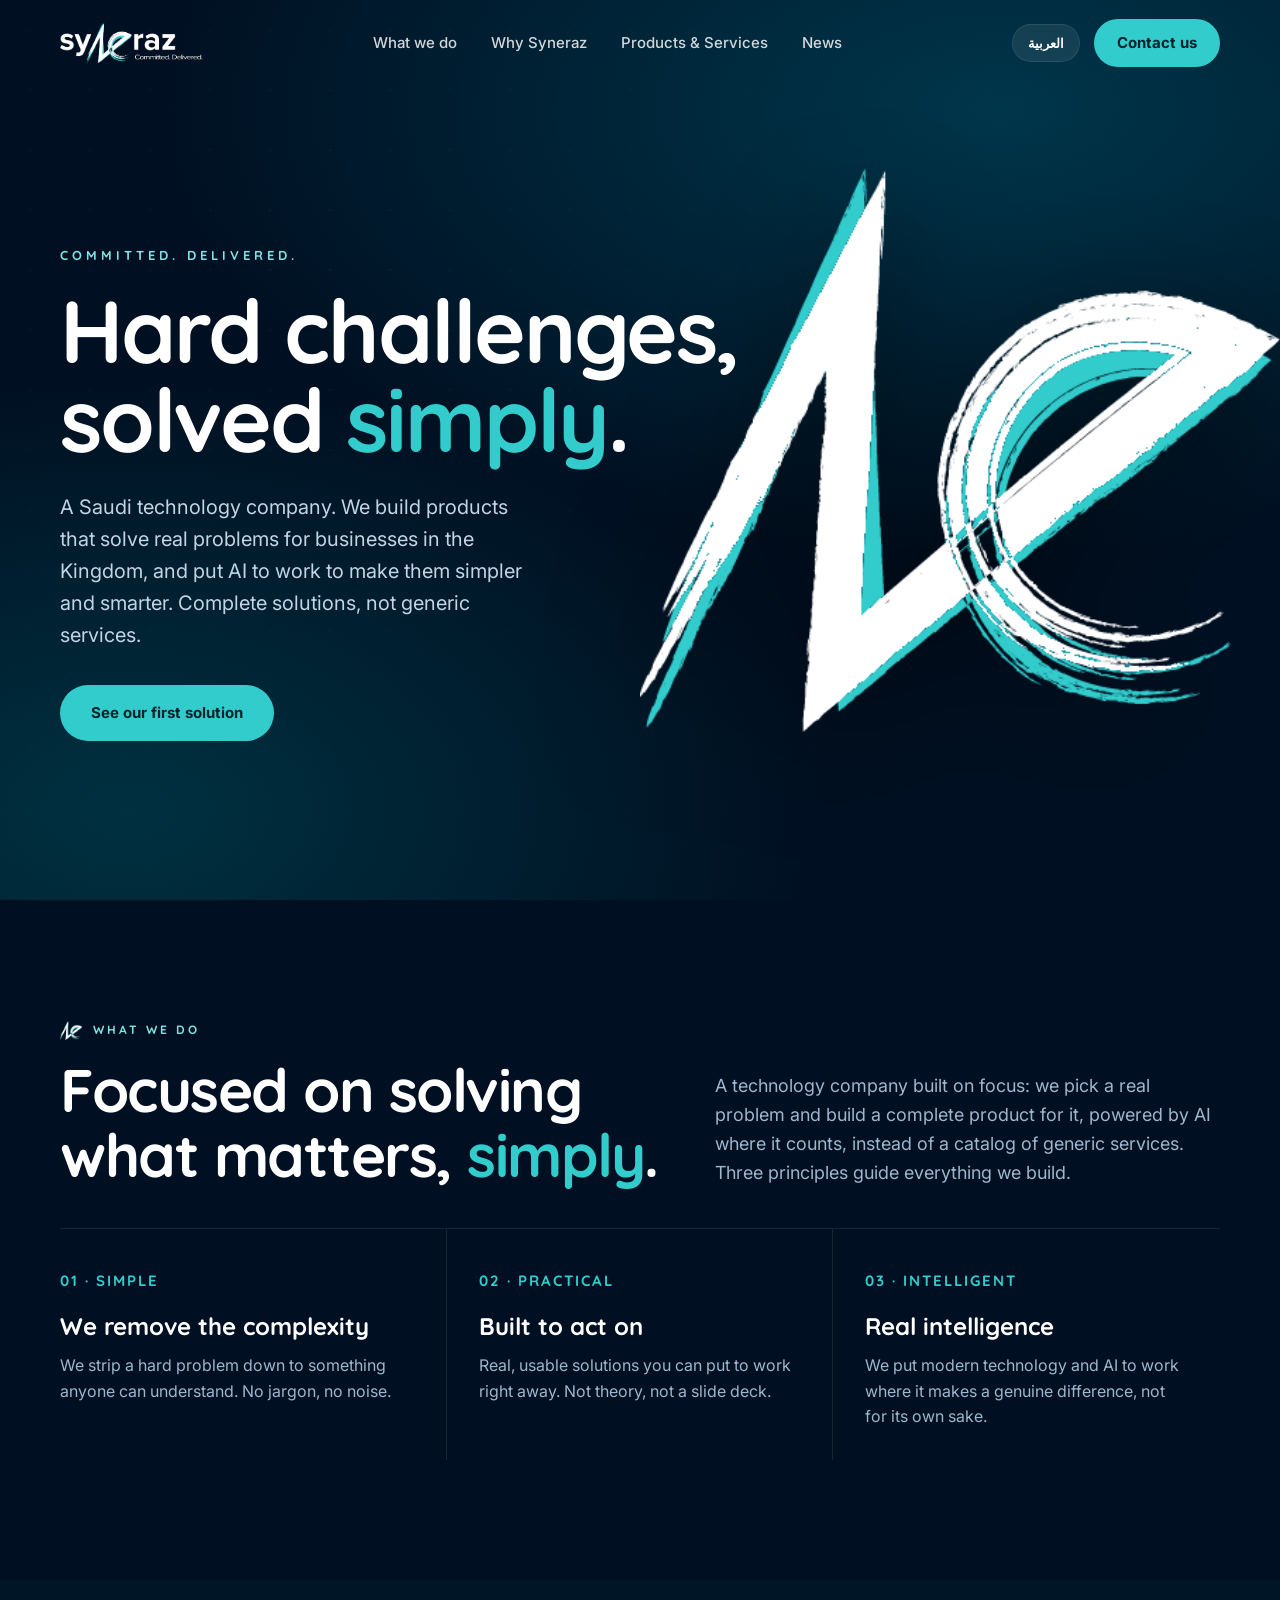
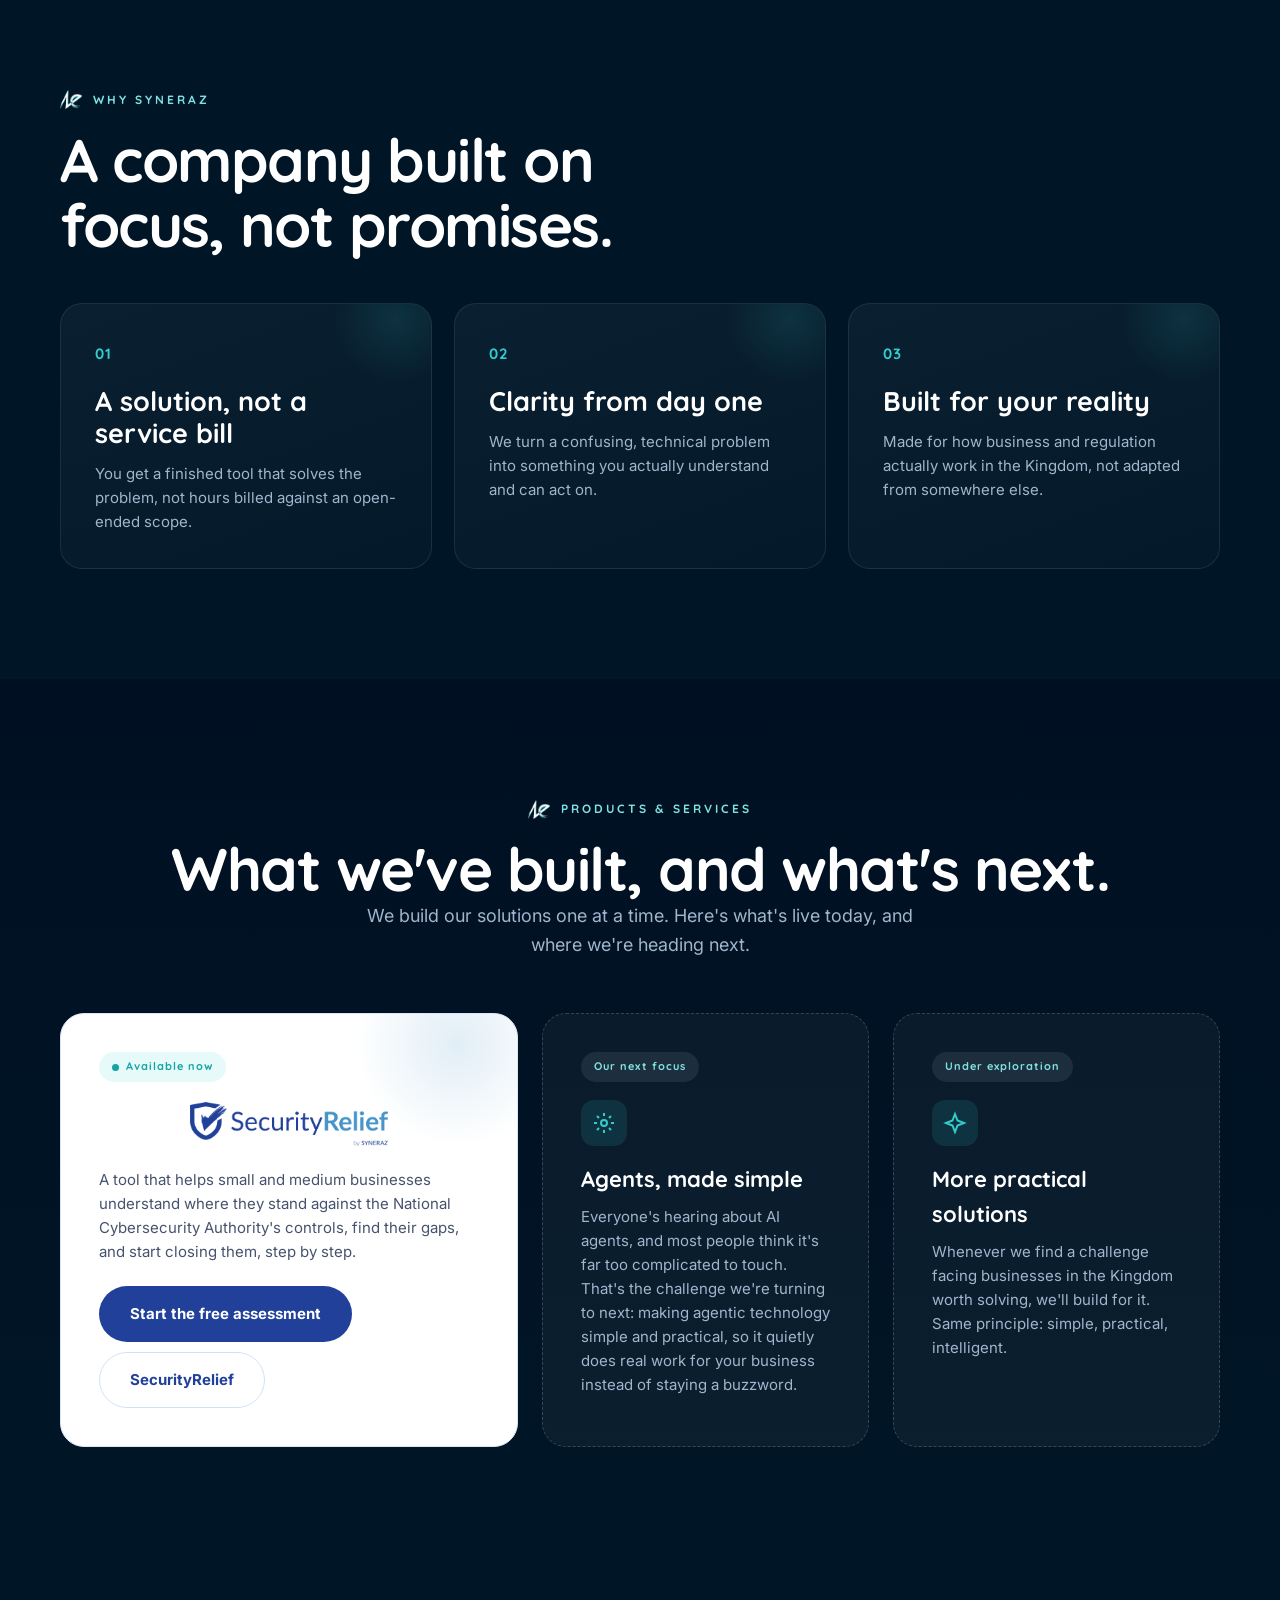
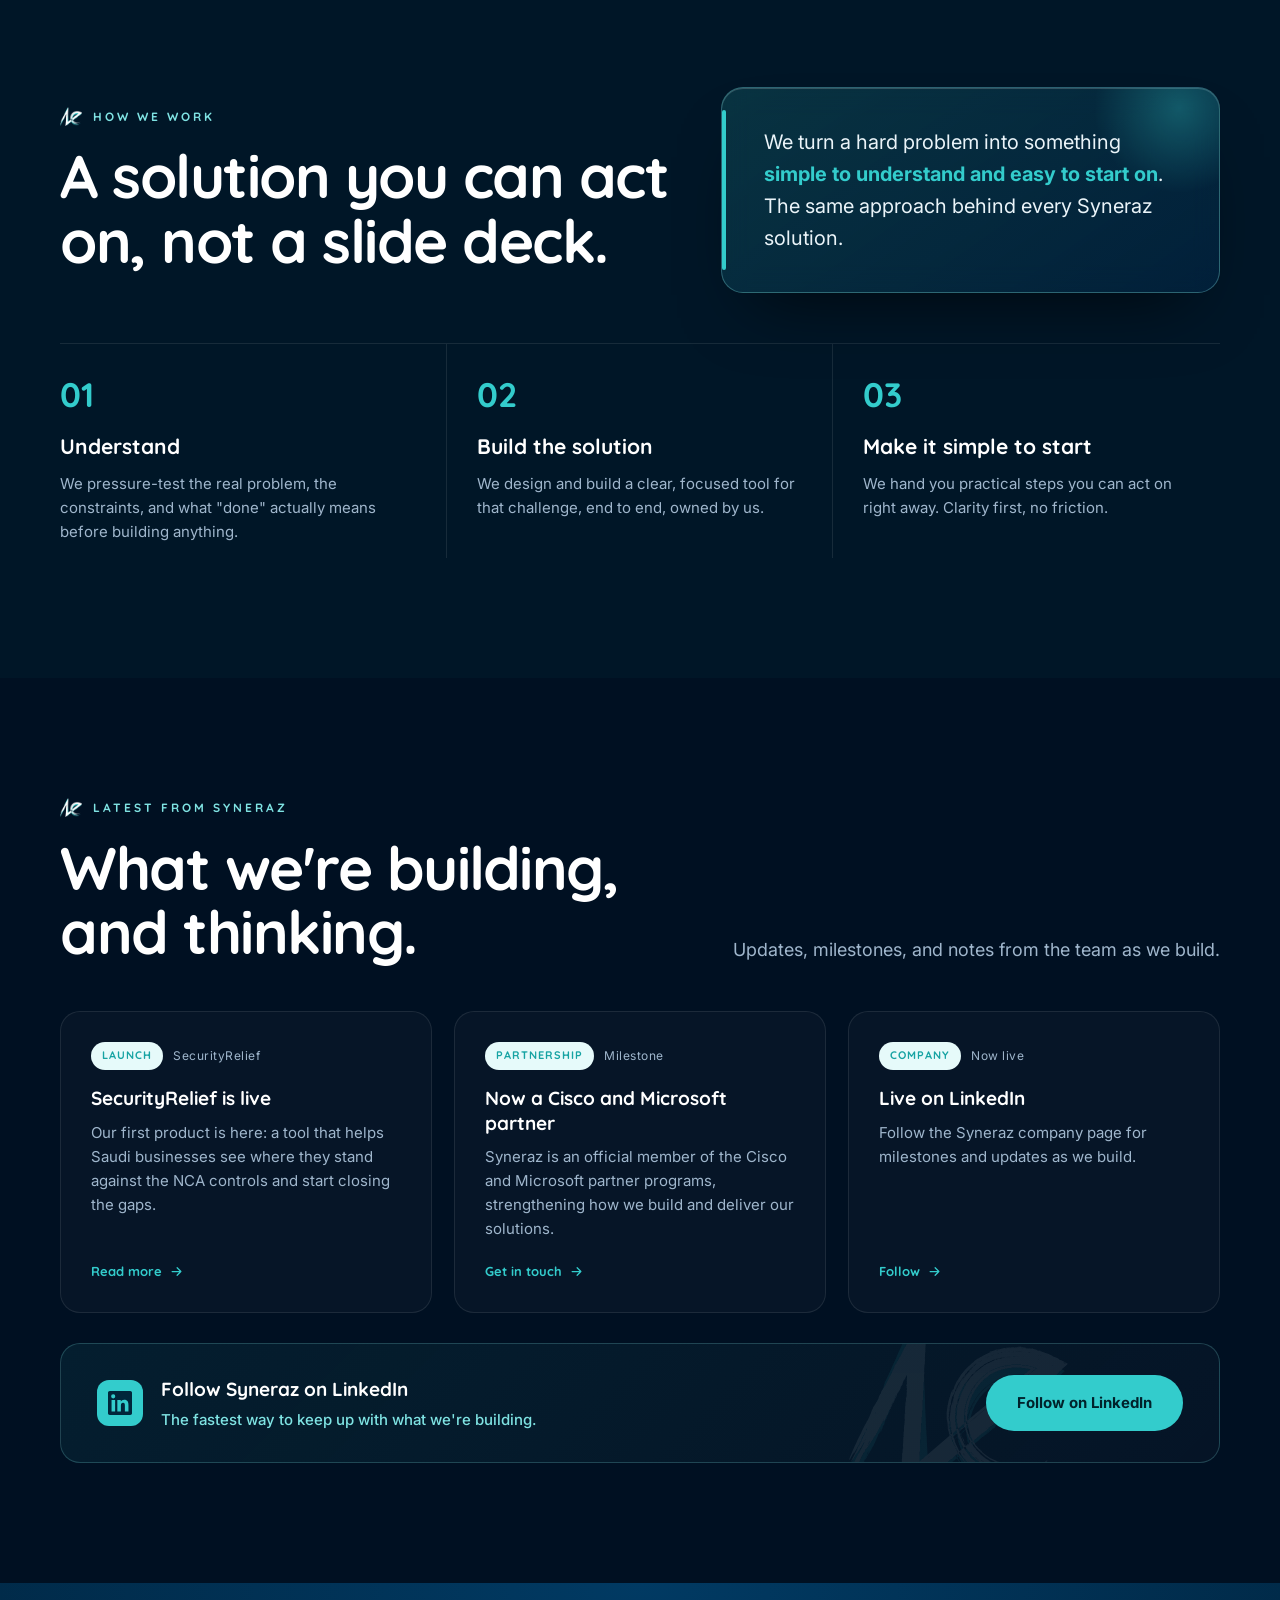
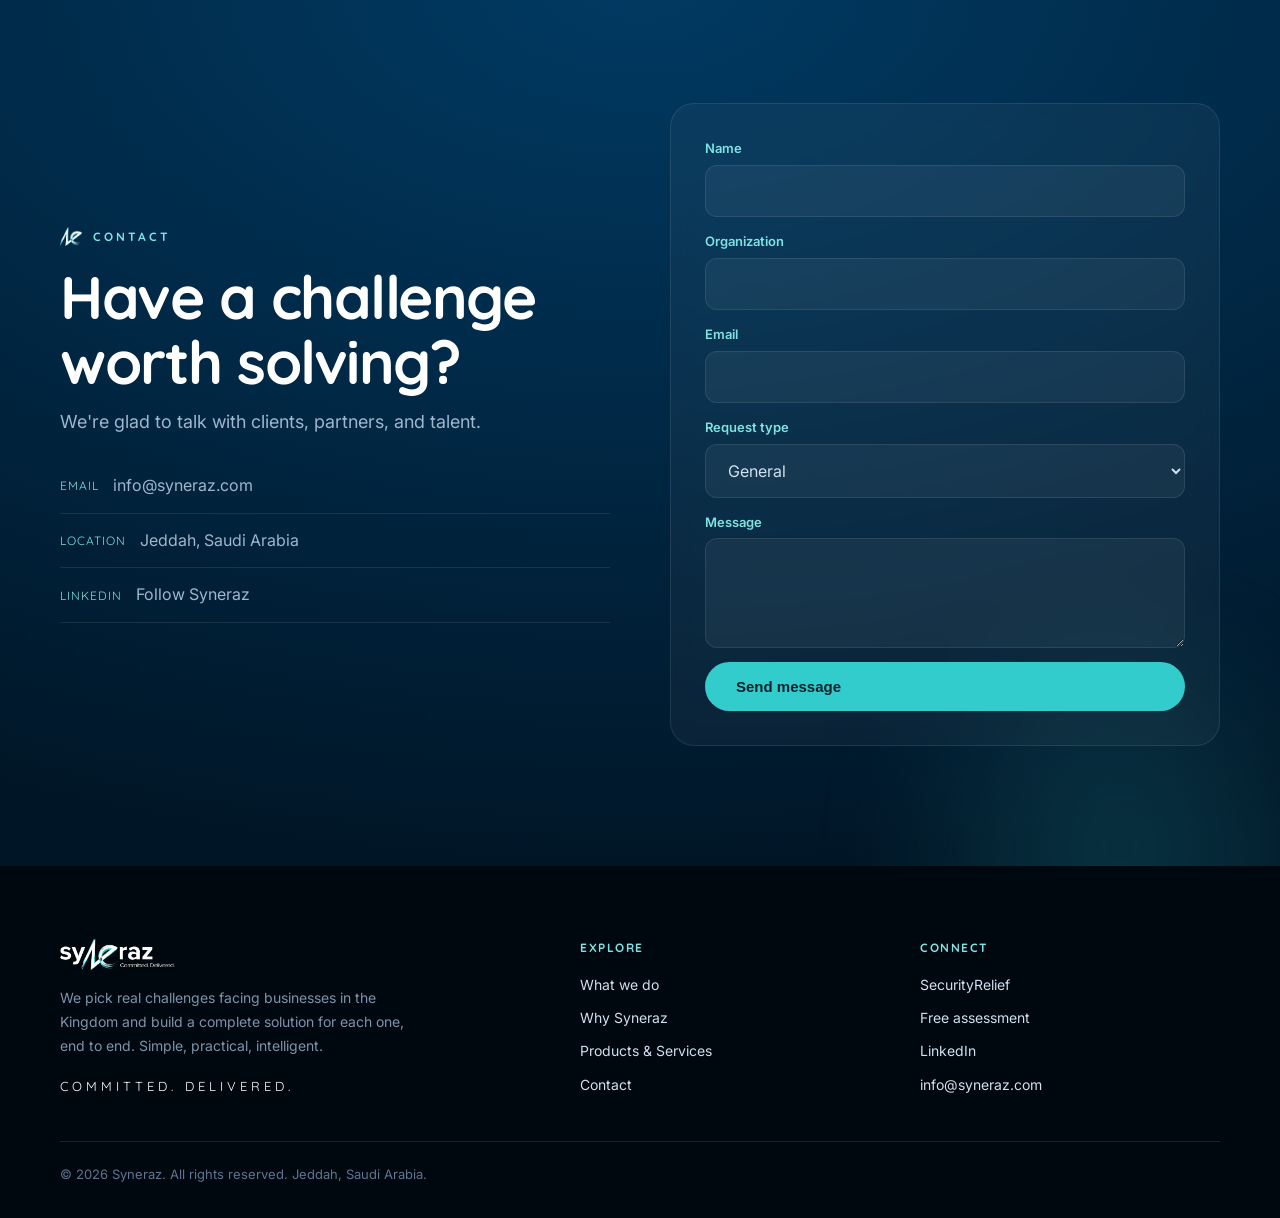
==== index.html @ f756353a "Syneraz corporate site: EN default + AR /ar/" ====
<!doctype html>
<html lang="en" dir="ltr">
<head>
<meta charset="utf-8">
<meta name="viewport" content="width=device-width, initial-scale=1">
<title>Syneraz — AI-powered technology solutions for the challenges businesses in the Kingdom face</title>
<meta name="description" content="Syneraz is a Saudi technology company. We build complete products, powered by AI, that solve real problems for businesses in the Kingdom, from cybersecurity compliance to AI agents. Our first product is SecurityRelief.">
<link rel="canonical" href="https://syneraz.com/">
<link rel="alternate" hreflang="en" href="https://syneraz.com/">
<link rel="alternate" hreflang="ar" href="https://syneraz.com/ar/">
<link rel="alternate" hreflang="x-default" href="https://syneraz.com/">
<meta property="og:type" content="website">
<meta property="og:site_name" content="Syneraz">
<meta property="og:locale" content="en_US">
<meta property="og:locale:alternate" content="ar_SA">
<meta property="og:title" content="Syneraz — Committed. Delivered.">
<meta property="og:description" content="A Saudi technology company building AI-powered products that solve real problems, end to end.">
<meta property="og:url" content="https://syneraz.com/">
<meta property="og:image" content="https://syneraz.com/assets/img/og-image.png">
<meta name="twitter:card" content="summary_large_image">
<meta name="twitter:title" content="Syneraz — Committed. Delivered.">
<meta name="twitter:description" content="A Saudi technology company building AI-powered products that solve real problems, end to end.">
<meta name="twitter:image" content="https://syneraz.com/assets/img/og-image.png">
<meta name="theme-color" content="#001022">
<link rel="icon" href="assets/img/favicon.ico" sizes="any">
<link rel="icon" type="image/png" sizes="32x32" href="assets/img/favicon-32.png">
<link rel="apple-touch-icon" href="assets/img/apple-touch-icon.png">
<link rel="preconnect" href="https://fonts.googleapis.com">
<link rel="preconnect" href="https://fonts.gstatic.com" crossorigin>
<link href="https://fonts.googleapis.com/css2?family=Inter:wght@400;500;600;700;800&family=Quicksand:wght@500;600;700&display=swap" rel="stylesheet">
<link rel="stylesheet" href="assets/css/styles.css">
<script type="application/ld+json">
{"@context":"https://schema.org","@type":"Organization","name":"Syneraz","url":"https://syneraz.com","logo":"https://syneraz.com/assets/img/syneraz-symbol-color.png","description":"A Saudi technology company. Syneraz builds complete products, powered by AI, that solve real problems for businesses in the Kingdom, from cybersecurity compliance to AI agents.","slogan":"Committed. Delivered.","address":{"@type":"PostalAddress","addressLocality":"Jeddah","addressCountry":"SA"},"email":"info@syneraz.com","sameAs":["https://www.linkedin.com/company/syneraz"]}
</script>
</head>
<body>
<header id="hdr">
  <div class="wrap nav">
    <a class="logo" href="#top" aria-label="Syneraz home"><img src="assets/img/syneraz-logo-reversed.png" alt="Syneraz"></a>
    <nav aria-label="Primary"><ul>
      <li><a href="#what">What we do</a></li>
      <li><a href="#why">Why Syneraz</a></li>
      <li><a href="#product">Products &amp; Services</a></li>
      <li><a href="#latest">News</a></li>
    </ul></nav>
    <div class="nav-right">
      <a class="lang" href="ar/index.html" aria-label="التبديل إلى العربية" lang="ar">العربية</a>
      <a href="#contact" class="btn teal" style="padding:11px 22px">Contact us</a>
      <button class="menu-btn" id="menuBtn" aria-label="Menu" aria-expanded="false"><svg viewBox="0 0 24 24"><path d="M3 6h18M3 12h18M3 18h18" stroke-linecap="round"/></svg></button>
    </div>
  </div>
  <div class="mobile-nav" id="mobileNav">
    <a href="#what">What we do</a><a href="#why">Why Syneraz</a><a href="#product">Products &amp; Services</a><a href="#latest">News</a>
  </div>
</header>

<span id="top"></span>
<!-- HERO -->
<section class="hero">
  <div class="grid-ov"></div>
  <img class="hero-mono" src="assets/img/hero-monogram.png" alt="" aria-hidden="true">
  <div class="wrap">
    <div class="sig reveal in">COMMITTED. DELIVERED.</div>
    <h1 class="reveal in d1">Hard challenges,<br>solved <span class="t">simply</span>.</h1>
    <p class="reveal in d2">A Saudi technology company. We build products that solve real problems for businesses in the Kingdom, and put AI to work to make them simpler and smarter. Complete solutions, not generic services.</p>
    <div class="cta reveal in d3">
      <a href="#product" class="btn teal">See our first solution</a>
    </div>
  </div>
</section>


<!-- WHAT -->
<section class="do" id="what">
  <div class="wrap">
    <div class="head">
      <div class="reveal"><div class="eyebrow">What we do</div><h2>Focused on solving what matters, <span class="brushword">simply</span>.</h2></div>
      <p class="lead reveal d1">A technology company built on focus: we pick a real problem and build a complete product for it, powered by AI where it counts, instead of a catalog of generic services. Three principles guide everything we build.</p>
    </div>
    <div class="principles">
      <div class="principle reveal"><div class="n">01 · SIMPLE</div><h3>We remove the complexity</h3><p>We strip a hard problem down to something anyone can understand. No jargon, no noise.</p></div>
      <div class="principle reveal d1"><div class="n">02 · PRACTICAL</div><h3>Built to act on</h3><p>Real, usable solutions you can put to work right away. Not theory, not a slide deck.</p></div>
      <div class="principle reveal d2"><div class="n">03 · INTELLIGENT</div><h3>Real intelligence</h3><p>We put modern technology and AI to work where it makes a genuine difference, not for its own sake.</p></div>
    </div>
  </div>
</section>

<!-- WHY SYNERAZ — three defensible pillars (no fabricated equity; pre-revenue) -->
<section class="why" id="why">
  <div class="wrap">
    <div class="why-head reveal">
      <div class="eyebrow">Why Syneraz</div>
      <h2>A company built on focus, not promises.</h2>
    </div>
    <div class="grid">
      <div class="stat reveal"><span class="qn">01</span><div class="big">A solution, not a service bill</div><p>You get a finished tool that solves the problem, not hours billed against an open-ended scope.</p></div>
      <div class="stat reveal d1"><span class="qn">02</span><div class="big">Clarity from day one</div><p>We turn a confusing, technical problem into something you actually understand and can act on.</p></div>
      <div class="stat reveal d2"><span class="qn">03</span><div class="big">Built for your reality</div><p>Made for how business and regulation actually work in the Kingdom, not adapted from somewhere else.</p></div>
    </div>
  </div>
</section>

<!-- PRODUCTS & SERVICES — 3-card (SecurityRelief live + Agent tech + more) -->
<section class="ps" id="product">
  <div class="wrap">
    <div class="head reveal">
      <div class="eyebrow" style="justify-content:center">Products &amp; Services</div>
      <h2>What we've built, and what's next.</h2>
      <p class="lead">We build our solutions one at a time. Here's what's live today, and where we're heading next.</p>
    </div>
    <div class="ps-grid">
      <div class="pcard feature reveal">
        <span class="tagx tag-live"><span class="livedot"></span> Available now</span>
        <img class="sr-lockup" src="assets/img/sr-endorsed.png" alt="SecurityRelief by Syneraz">
        <p>A tool that helps small and medium businesses understand where they stand against the National Cybersecurity Authority's controls, find their gaps, and start closing them, step by step.</p>
        <div class="cta">
          <a href="https://assessment.securityrelief.com" class="btn srfill">Start the free assessment</a>
          <a href="https://securityrelief.com" class="btn srline">SecurityRelief</a>
        </div>
      </div>
      <div class="pcard soon reveal d1">
        <span class="tagx tag-soon">Our next focus</span>
        <div class="ic" aria-hidden="true"><svg viewBox="0 0 24 24"><circle cx="12" cy="12" r="3"/><path d="M12 2v3M12 19v3M2 12h3M19 12h3M5 5l2 2M17 17l2 2M19 5l-2 2M7 17l-2 2"/></svg></div>
        <h3>Agents, made simple</h3>
        <p>Everyone's hearing about AI agents, and most people think it's far too complicated to touch. That's the challenge we're turning to next: making agentic technology simple and practical, so it quietly does real work for your business instead of staying a buzzword.</p>
      </div>
      <div class="pcard soon reveal d2">
        <span class="tagx tag-soon">Under exploration</span>
        <div class="ic" aria-hidden="true"><svg viewBox="0 0 24 24"><path d="M12 3l2.5 6.5L21 12l-6.5 2.5L12 21l-2.5-6.5L3 12l6.5-2.5z"/></svg></div>
        <h3>More practical solutions</h3>
        <p>Whenever we find a challenge facing businesses in the Kingdom worth solving, we'll build for it. Same principle: simple, practical, intelligent.</p>
      </div>
    </div>
  </div>
</section>

<!-- HOW -->
<section class="how" id="how">
  <div class="wrap">
    <div class="top">
      <div class="reveal"><div class="eyebrow">How we work</div><h2>A solution you can act on, not a slide deck.</h2></div>
      <div class="how-glass reveal d1">
        <p>We turn a hard problem into something <span class="g">simple to understand and easy to start on</span>. The same approach behind every Syneraz solution.</p>
      </div>
    </div>
    <div class="steps">
      <div class="step reveal"><span class="k">01</span><h4>Understand</h4><p>We pressure-test the real problem, the constraints, and what "done" actually means before building anything.</p></div>
      <div class="step reveal d1"><span class="k">02</span><h4>Build the solution</h4><p>We design and build a clear, focused tool for that challenge, end to end, owned by us.</p></div>
      <div class="step reveal d2"><span class="k">03</span><h4>Make it simple to start</h4><p>We hand you practical steps you can act on right away. Clarity first, no friction.</p></div>
    </div>
  </div>
</section>

<!-- LATEST / NEWS (Option A: light strip + LinkedIn CTA; cards are slots for real posts) -->
<section class="latest" id="latest">
  <div class="wrap">
    <div class="head reveal">
      <div>
        <div class="eyebrow">Latest from Syneraz</div>
        <h2>What we're building, and thinking.</h2>
      </div>
      <p class="lead">Updates, milestones, and notes from the team as we build.</p>
    </div>
    <div class="news-grid">
      <article class="news reveal">
        <div class="meta"><span class="pill">Launch</span><span class="date">SecurityRelief</span></div>
        <h4>SecurityRelief is live</h4>
        <p>Our first product is here: a tool that helps Saudi businesses see where they stand against the NCA controls and start closing the gaps.</p>
        <a class="more" href="https://securityrelief.com" target="_blank" rel="noopener">Read more <svg viewBox="0 0 24 24"><path d="M5 12h14M13 6l6 6-6 6" stroke-linecap="round" stroke-linejoin="round"/></svg></a>
      </article>
      <article class="news reveal d1">
        <div class="meta"><span class="pill">Partnership</span><span class="date">Milestone</span></div>
        <h4>Now a Cisco and Microsoft partner</h4>
        <p>Syneraz is an official member of the Cisco and Microsoft partner programs, strengthening how we build and deliver our solutions.</p>
        <a class="more" href="#contact">Get in touch <svg viewBox="0 0 24 24"><path d="M5 12h14M13 6l6 6-6 6" stroke-linecap="round" stroke-linejoin="round"/></svg></a>
      </article>
      <article class="news reveal d2">
        <div class="meta"><span class="pill">Company</span><span class="date">Now live</span></div>
        <h4>Live on LinkedIn</h4>
        <p>Follow the Syneraz company page for milestones and updates as we build.</p>
        <a class="more" href="https://www.linkedin.com/company/syneraz" target="_blank" rel="noopener">Follow <svg viewBox="0 0 24 24"><path d="M5 12h14M13 6l6 6-6 6" stroke-linecap="round" stroke-linejoin="round"/></svg></a>
      </article>
    </div>
    <div class="li-cta reveal d1">
      <div class="left">
        <span class="li-ic" aria-hidden="true"><svg viewBox="0 0 24 24"><path d="M20.45 20.45h-3.56v-5.57c0-1.33-.02-3.04-1.85-3.04-1.85 0-2.14 1.45-2.14 2.94v5.67H9.34V9h3.42v1.56h.05c.48-.9 1.64-1.85 3.37-1.85 3.6 0 4.27 2.37 4.27 5.46v6.28zM5.34 7.43a2.07 2.07 0 1 1 0-4.13 2.07 2.07 0 0 1 0 4.13zM7.12 20.45H3.55V9h3.57v11.45zM22.22 0H1.77C.8 0 0 .78 0 1.74v20.52C0 23.22.8 24 1.77 24h20.45c.98 0 1.78-.78 1.78-1.74V1.74C24 .78 23.2 0 22.22 0z"/></svg></span>
        <div class="t">Follow Syneraz on LinkedIn<span>The fastest way to keep up with what we're building.</span></div>
      </div>
      <a href="https://www.linkedin.com/company/syneraz" target="_blank" rel="noopener" class="btn teal">Follow on LinkedIn</a>
    </div>
  </div>
</section>

<!-- CONTACT -->
<section class="contact" id="contact">
  <div class="wrap inner">
    <div class="reveal">
      <div class="eyebrow">Contact</div>
      <h2>Have a challenge<br>worth solving?</h2>
      <p class="lead">We're glad to talk with clients, partners, and talent.</p>
      <div class="ci">
        <a href="mailto:info@syneraz.com"><span class="k">Email</span> info@syneraz.com</a>
        <div class="rowi"><span class="k">Location</span> Jeddah, Saudi Arabia</div>
        <a href="https://www.linkedin.com/company/syneraz" target="_blank" rel="noopener"><span class="k">LinkedIn</span> Follow Syneraz</a>
      </div>
    </div>
    <form class="reveal d1" id="contactForm" novalidate>
      <div class="field"><label for="f-name">Name</label><input id="f-name" name="name" type="text" autocomplete="name" required></div>
      <div class="field"><label for="f-org">Organization</label><input id="f-org" name="organization" type="text"></div>
      <div class="field"><label for="f-email">Email</label><input id="f-email" name="email" type="email" required></div>
      <div class="field"><label for="f-intent">Request type</label>
        <select id="f-intent" name="intent"><option value="general">General</option><option value="partnership">Partnership</option><option value="talent">Work with us</option></select></div>
      <div class="field"><label for="f-msg">Message</label><textarea id="f-msg" name="message" required></textarea></div>
      <input type="text" name="website" tabindex="-1" autocomplete="off" aria-hidden="true" style="position:absolute;left:-9999px">
      <button class="btn teal" type="submit">Send message</button>
    </form>
  </div>
</section>

<footer>
  <div class="wrap">
    <div class="ftop">
      <div class="fbrand">
        <img class="flogo" src="assets/img/syneraz-logo-reversed.png" alt="Syneraz">
        <p>We pick real challenges facing businesses in the Kingdom and build a complete solution for each one, end to end. Simple, practical, intelligent.</p>
        <div class="fsig">COMMITTED. DELIVERED.</div>
      </div>
      <div class="fcol">
        <h5>Explore</h5>
        <nav aria-label="Footer explore">
          <a href="#what">What we do</a>
          <a href="#why">Why Syneraz</a>
          <a href="#product">Products &amp; Services</a>
          <a href="#contact">Contact</a>
        </nav>
      </div>
      <div class="fcol">
        <h5>Connect</h5>
        <nav aria-label="Footer connect">
          <a href="https://securityrelief.com" target="_blank" rel="noopener">SecurityRelief</a>
          <a href="https://assessment.securityrelief.com" target="_blank" rel="noopener">Free assessment</a>
          <a href="https://www.linkedin.com/company/syneraz" target="_blank" rel="noopener">LinkedIn</a>
          <a href="mailto:info@syneraz.com">info@syneraz.com</a>
        </nav>
      </div>
    </div>
    <div class="copy">© 2026 Syneraz. All rights reserved. Jeddah, Saudi Arabia.</div>
  </div>
</footer>
<script src="assets/js/site.js" defer></script>
</body>
</html>
---- assets/css/styles.css ----
:root{
  --navy:#003366; --bg:#001022; --bg2:#001627; --panel:#04223E; --navy-2:#00264D;
  --teal:#33CCCC; --teal-soft:#7FE3E3; --teal-deep:#16a3a3;
  --txt:#EAF2F7; --muted:#9FB6CC; --line:rgba(255,255,255,.09);
  --sr-royal:#20409A; --sr-sky:#4694C8;
  --maxw:1240px;
}
*{box-sizing:border-box;margin:0;padding:0}
html{scroll-behavior:smooth}
body{font-family:"Inter",sans-serif;color:var(--txt);background:var(--bg);line-height:1.6;-webkit-font-smoothing:antialiased;overflow-x:hidden}
a{color:inherit;text-decoration:none}
h1,h2,h3,h4{font-family:"Quicksand",sans-serif}
.wrap{max-width:var(--maxw);margin:0 auto;padding:0 40px}
.btn{display:inline-flex;align-items:center;gap:10px;font-weight:700;font-size:15px;border-radius:999px;padding:15px 30px;cursor:pointer;border:1.5px solid transparent;transition:transform .25s,box-shadow .25s,border-color .25s}
.btn:active{transform:translateY(1px)}
.btn.teal{background:var(--teal);color:#00222b}
.btn.teal:hover{transform:translateY(-2px);box-shadow:0 16px 34px -14px rgba(51,204,204,.65)}
.btn.ghost{background:transparent;color:#fff;border-color:rgba(255,255,255,.22)}
.btn.ghost:hover{border-color:var(--teal)}
.btn.srfill{background:var(--sr-royal);color:#fff}.btn.srfill:hover{transform:translateY(-2px);box-shadow:0 16px 34px -16px rgba(32,64,154,.7)}
.btn.srline{background:#fff;color:var(--sr-royal);border-color:#d3e0f4}.btn.srline:hover{border-color:var(--sr-sky)}
.reveal{opacity:0;transform:translateY(30px);transition:opacity .85s cubic-bezier(.2,.7,.2,1),transform .85s cubic-bezier(.2,.7,.2,1)}
.reveal.in{opacity:1;transform:none}
.reveal.d1{transition-delay:.09s}.reveal.d2{transition-delay:.18s}.reveal.d3{transition-delay:.27s}
@media (prefers-reduced-motion:reduce){.reveal{opacity:1;transform:none;transition:none}*{animation:none!important}html{scroll-behavior:auto}}

.eyebrow{display:inline-flex;align-items:center;gap:11px;font-family:"Quicksand";font-weight:700;letter-spacing:3px;font-size:12px;text-transform:uppercase;color:var(--teal-soft);margin-bottom:18px}
.eyebrow::before{content:"";width:22px;height:20px;flex:none;background:url("../img/hero-monogram.png") no-repeat center/contain}
h2{font-weight:700;font-size:clamp(34px,5vw,60px);line-height:1.08;letter-spacing:-1.5px;color:#fff}
.lead{font-size:18px;color:var(--muted);max-width:560px}
.brushword{color:var(--teal)}

/* HEADER */
header{position:fixed;inset-inline:0;top:0;z-index:80;transition:.3s;background:transparent}
.nav{display:flex;align-items:center;justify-content:space-between;height:86px;transition:.3s}
.logo img{height:40px;display:block}
nav ul{display:flex;gap:34px;list-style:none}
nav ul a{font-weight:500;color:rgba(255,255,255,.82);font-size:15px;position:relative}
nav ul a::after{content:"";position:absolute;inset-inline:0;bottom:-7px;height:2px;background:var(--teal);border-radius:2px;opacity:0;transform:scaleX(.3);transition:.25s;transform-origin:center}
nav ul a:hover{color:#fff}nav ul a:hover::after{opacity:.95;transform:scaleX(1)}
.nav-right{display:flex;align-items:center;gap:14px}
.lang{background:rgba(255,255,255,.08);border:1px solid var(--line);border-radius:999px;padding:8px 15px;font-family:"Quicksand";font-weight:700;font-size:13px;color:#fff;cursor:pointer}
.menu-btn{display:none;background:none;border:1px solid var(--line);border-radius:10px;width:42px;height:42px;cursor:pointer}
.menu-btn svg{width:22px;height:22px;stroke:#fff;fill:none;stroke-width:2}
header.scrolled{background:rgba(0,17,31,.9);backdrop-filter:blur(16px);border-bottom:1px solid var(--line)}
header.scrolled .nav{height:70px}

/* HERO — Lovable background (two soft glows on deep navy) + smaller static monogram */
.hero{position:relative;min-height:100vh;min-height:100dvh;display:flex;align-items:center;overflow:hidden;padding-top:86px;
  background:
    radial-gradient(120% 90% at 78% 12%, rgba(0,85,108,.55) 0%, transparent 55%),
    radial-gradient(90% 80% at 10% 90%, rgba(0,119,128,.32) 0%, transparent 60%),
    var(--bg)}
/* dotted grid overlay (Lovable uses dots, not lines) */
.grid-ov{position:absolute;inset:0;z-index:0;
  background-image:radial-gradient(rgba(255,255,255,.04) 1px,transparent 1px);
  background-size:60px 60px;
  mask-image:radial-gradient(circle at 25% 30%,#000,transparent 72%);-webkit-mask-image:radial-gradient(circle at 25% 30%,#000,transparent 72%)}
/* monogram: smaller, static, positioned off the right edge */
.hero-mono{position:absolute;top:50%;inset-inline-end:0;transform:translateY(-50%);width:50%;max-width:680px;z-index:1;
  filter:drop-shadow(0 30px 60px rgba(0,0,0,.45));pointer-events:none}
.hero .wrap{position:relative;z-index:2;width:100%}
.hero .sig{font-family:"Quicksand";font-weight:700;letter-spacing:4px;font-size:13px;color:var(--teal-soft);margin-bottom:20px}
.hero h1{font-weight:700;font-size:clamp(44px,7vw,88px);line-height:1.02;letter-spacing:-2px;color:#fff;margin-bottom:26px;max-width:760px}
.hero h1 .t{color:var(--teal)}
.hero p{font-size:20px;color:#c4d4e6;max-width:480px;margin-bottom:34px}
.hero .cta{display:flex;gap:14px;flex-wrap:wrap}

/* WHAT — our model */
.do{padding:120px 0}
.do .head{display:grid;grid-template-columns:1.2fr 1fr;gap:50px;align-items:end;margin-bottom:30px}
.principles{display:grid;grid-template-columns:repeat(3,1fr);gap:0;border-top:1px solid var(--line);margin-top:40px}
.principle{padding:40px 32px 30px 0;border-inline-end:1px solid var(--line)}
.principle:nth-child(2){padding-inline-start:32px}
.principle:last-child{border-inline-end:none;padding-inline-start:32px}
.principle .n{font-family:"Quicksand";font-weight:700;font-size:15px;color:var(--teal);letter-spacing:2px;margin-bottom:14px}
.principle h3{font-weight:700;font-size:24px;color:#fff;margin-bottom:8px}
.principle p{color:var(--muted);font-size:16px}

/* PRODUCTS & SERVICES — 3-card grid */
.ps{padding:120px 0;background:linear-gradient(180deg,var(--bg),var(--bg2))}
.ps .head{text-align:center;margin-bottom:54px}
.ps .head .eyebrow{justify-content:center}
.ps .head .lead{margin:0 auto}
.ps-grid{display:grid;grid-template-columns:1.4fr 1fr 1fr;gap:24px;align-items:stretch}
.pcard{border-radius:24px;padding:38px;display:flex;flex-direction:column;transition:transform .25s;position:relative;overflow:hidden}
.pcard.feature{background:#fff;border:1px solid #dbe6f5}
.pcard.feature::after{content:"";position:absolute;width:240px;height:240px;border-radius:50%;background:radial-gradient(circle,rgba(70,148,200,.16),transparent 60%);top:-90px;inset-inline-end:-60px}
.pcard.soon{background:rgba(255,255,255,.04);border:1px dashed rgba(255,255,255,.18)}
.pcard:hover{transform:translateY(-6px)}
.tagx{align-self:flex-start;display:inline-flex;align-items:center;gap:7px;font-family:"Quicksand";font-weight:700;font-size:11px;letter-spacing:1px;padding:6px 13px;border-radius:999px;margin-bottom:18px;position:relative;z-index:1}
.tag-live{background:#E6FAFA;color:var(--teal-deep)}
.tag-live .livedot{width:7px;height:7px;border-radius:50%;background:var(--teal-deep)}
.tag-soon{background:rgba(255,255,255,.08);color:var(--teal-soft)}
.sr-lockup{height:52px;width:auto;max-width:100%;object-fit:contain;margin:2px 0 14px;display:block;position:relative;z-index:1}
.pcard.feature h3{color:var(--sr-royal)}
.pcard.feature p{color:#46536e}
.pcard.soon h3{color:#fff}
.pcard.soon p{color:var(--muted)}
.pcard h3{font-weight:700;font-size:22px;margin-bottom:8px;position:relative;z-index:1}
.pcard p{font-size:15px;margin-bottom:auto;position:relative;z-index:1}
.pcard .cta{display:flex;gap:10px;flex-wrap:wrap;margin-top:22px;position:relative;z-index:1}
.pcard .ic{width:46px;height:46px;border-radius:13px;background:rgba(51,204,204,.12);display:flex;align-items:center;justify-content:center;margin-bottom:16px}
.pcard .ic svg{width:24px;height:24px;stroke:var(--teal);fill:none;stroke-width:2}

/* WHY SYNERAZ — three benefit cards (distinct from the line-divided bands) */
.why{padding:110px 0;background:var(--bg2)}
.why-head{margin-bottom:46px;max-width:680px}
.why .grid{display:grid;grid-template-columns:repeat(3,1fr);gap:22px}
.stat{position:relative;overflow:hidden;padding:38px 34px 34px;border:1px solid var(--line);border-radius:22px;
  background:linear-gradient(160deg,rgba(255,255,255,.04),rgba(255,255,255,.015));transition:transform .25s,border-color .25s}
.stat:hover{transform:translateY(-6px);border-color:rgba(127,227,227,.3)}
.stat::after{content:"";position:absolute;width:150px;height:150px;border-radius:50%;
  background:radial-gradient(circle,rgba(51,204,204,.12),transparent 62%);top:-60px;inset-inline-end:-40px;pointer-events:none}
.stat .qn{font-family:"Quicksand";font-weight:700;font-size:15px;color:var(--teal);letter-spacing:1px;margin-bottom:20px;display:block}
.stat .big{font-family:"Quicksand";font-weight:700;font-size:clamp(22px,2.4vw,27px);color:#fff;line-height:1.18;margin-bottom:12px}
.stat p{color:var(--muted);font-size:15px;position:relative}

/* HOW */
.how{padding:120px 0;background:var(--bg2)}
.how .top{display:grid;grid-template-columns:1.1fr .9fr;gap:50px;align-items:center;margin-bottom:50px}
/* statement card — teal-tinted glass with a clear accent edge */
.how-glass{position:relative;border-radius:22px;padding:38px 38px 38px 42px;overflow:hidden;
  background:linear-gradient(145deg,rgba(51,204,204,.16),rgba(2,42,77,.5));
  border:1px solid rgba(127,227,227,.32);
  -webkit-backdrop-filter:blur(14px);backdrop-filter:blur(14px);
  box-shadow:inset 0 1px 0 rgba(255,255,255,.18), 0 36px 70px -34px rgba(0,0,0,.7)}
/* teal accent bar on the start edge */
.how-glass::after{content:"";position:absolute;inset-inline-start:0;top:22px;bottom:22px;width:4px;border-radius:4px;background:var(--teal)}
.how-glass::before{content:"";position:absolute;width:200px;height:200px;border-radius:50%;
  background:radial-gradient(circle,rgba(51,204,204,.30),transparent 60%);top:-80px;inset-inline-end:-60px;pointer-events:none}
.how-glass p{font-size:20px;line-height:1.6;color:#eaf4f9;position:relative;z-index:1;margin:0}
.how-glass .g{color:var(--teal);font-weight:700}
.steps{display:grid;grid-template-columns:repeat(3,1fr);border-top:1px solid var(--line)}
.step{padding:34px 30px 14px 0;border-inline-end:1px solid var(--line)}
.step:nth-child(2){padding-inline-start:30px}
.step:last-child{border-inline-end:none;padding-inline-start:30px}
.step .k{font-family:"Quicksand";font-weight:700;font-size:34px;color:var(--teal);line-height:1;margin-bottom:18px;display:block}
.step h4{font-size:21px;color:#fff;margin-bottom:8px}
.step p{color:var(--muted);font-size:15px}

/* LATEST / NEWS */
.latest{padding:120px 0;background:var(--bg)}
.latest .head{display:grid;grid-template-columns:1fr auto;gap:30px;align-items:end;margin-bottom:46px}
.latest .head .lead{margin-top:8px}
.news-grid{display:grid;grid-template-columns:repeat(3,1fr);gap:22px}
.news{position:relative;display:flex;flex-direction:column;border:1px solid var(--line);border-radius:20px;padding:30px;background:rgba(255,255,255,.025);transition:transform .25s,border-color .25s}
.news:hover{transform:translateY(-6px);border-color:rgba(127,227,227,.35)}
.news .meta{display:flex;align-items:center;gap:10px;margin-bottom:16px}
.news .pill{font-family:"Quicksand";font-weight:700;font-size:11px;letter-spacing:1px;text-transform:uppercase;color:var(--teal-deep);background:#E6FAFA;padding:5px 11px;border-radius:999px}
.news .date{font-size:12px;color:var(--muted);letter-spacing:.5px}
.news h4{font-size:19px;color:#fff;margin-bottom:10px;line-height:1.3}
.news p{color:var(--muted);font-size:15px;margin-bottom:auto}
.news .more{margin-top:20px;font-family:"Quicksand";font-weight:700;font-size:13px;color:var(--teal);display:inline-flex;align-items:center;gap:7px}
.news .more svg{width:15px;height:15px;stroke:var(--teal);fill:none;stroke-width:2;transition:transform .2s}
.news:hover .more svg{transform:translateX(4px)}
.li-cta{position:relative;overflow:hidden;margin-top:30px;display:flex;align-items:center;justify-content:space-between;gap:24px;flex-wrap:wrap;
  border:1px solid rgba(127,227,227,.22);border-radius:20px;padding:30px 36px;
  background:linear-gradient(135deg,rgba(51,204,204,.08),rgba(255,255,255,.02))}
/* faint Syneraz monogram watermark filling the band */
.li-cta::after{content:"";position:absolute;inset-inline-end:150px;top:50%;transform:translateY(-50%);
  width:230px;height:200px;background:url("../img/hero-monogram.png") no-repeat center/contain;opacity:.07;pointer-events:none}
.li-cta .left{display:flex;align-items:center;gap:18px;position:relative;z-index:1}
.li-cta .li-ic{width:46px;height:46px;flex:none;border-radius:12px;background:var(--teal);display:flex;align-items:center;justify-content:center}
.li-cta .li-ic svg{width:24px;height:24px;fill:#00263b}
.li-cta .t{font-family:"Quicksand";font-weight:700;font-size:19px;color:#fff}
.li-cta .t span{color:var(--teal-soft);font-weight:500;font-size:15px;display:block;margin-top:4px;font-family:"Inter"}
.li-cta .btn{position:relative;z-index:1}

/* CONTACT */
.contact{padding:120px 0;background:radial-gradient(120% 100% at 50% 0%,#013a63,var(--bg2));position:relative;overflow:hidden}
.contact::after{content:"";position:absolute;width:560px;height:560px;border-radius:50%;background:radial-gradient(circle,rgba(51,204,204,.18),transparent 62%);filter:blur(50px);bottom:-260px;inset-inline-end:-120px}
.contact .inner{position:relative;z-index:2;display:grid;grid-template-columns:1fr 1fr;gap:60px;align-items:center}
.contact h2{margin-bottom:14px}
.contact .ci{margin-top:22px}
.contact .ci a,.contact .ci .rowi{display:flex;align-items:center;gap:14px;padding:14px 0;border-bottom:1px solid var(--line);color:var(--muted);font-size:16px;transition:.2s}
.contact .ci a:hover{color:var(--teal)}
.contact .ci .k{font-family:"Quicksand";font-size:12px;letter-spacing:1px;color:var(--teal-soft);text-transform:uppercase;flex:none}
form{display:grid;gap:14px;background:rgba(255,255,255,.04);border:1px solid var(--line);border-radius:24px;padding:34px;backdrop-filter:blur(10px)}
.field{display:grid;gap:6px}.field label{font-size:13px;color:var(--teal-soft);font-weight:600}
input,textarea,select{font-family:"Inter";font-size:16px;padding:15px 18px;border:1px solid var(--line);border-radius:12px;background:rgba(255,255,255,.05);color:#fff;width:100%}
input::placeholder,textarea::placeholder{color:#8fa6bd}
select{color:#cfe0ee}select option{color:#012}
input:focus,textarea:focus,select:focus{outline:none;border-color:var(--teal)}
textarea{min-height:110px;resize:vertical}
:focus-visible{outline:3px solid var(--teal);outline-offset:3px}

footer{background:#00080f;color:#9fb6cc;padding:72px 0 34px}
footer .ftop{display:grid;grid-template-columns:1.6fr 1fr 1fr;gap:40px;margin-bottom:44px}
footer .flogo{height:32px;display:block;margin-bottom:16px}
footer .fbrand p{font-size:14px;max-width:360px;color:#7e93ab;line-height:1.7}
footer .fsig{font-family:"Quicksand";letter-spacing:4px;color:#fff;font-size:13px;margin-top:18px}
footer .fcol h5{font-family:"Quicksand";font-weight:700;font-size:12px;letter-spacing:1.5px;text-transform:uppercase;color:var(--teal-soft);margin-bottom:16px}
footer .fcol nav{display:flex;flex-direction:column;gap:11px}
footer .fcol a{color:#cfe0ee;font-size:14px;transition:color .2s}
footer .fcol a:hover{color:var(--teal)}
footer .copy{border-top:1px solid #102536;padding-top:22px;font-size:13px;color:#5f7491}

.mobile-nav{display:none;flex-direction:column;background:rgba(0,8,15,.98);padding:10px 40px 20px}
.mobile-nav a{padding:13px 0;color:#fff;border-bottom:1px solid var(--line);font-weight:500}
.mobile-nav.open{display:flex}
.mocktag{position:fixed;bottom:14px;inset-inline-start:14px;background:var(--teal);color:#012;font-weight:700;font-size:11px;padding:7px 14px;border-radius:999px;z-index:99;font-family:"Quicksand"}
@media(max-width:900px){
  .wrap{padding:0 24px}
  .hero-mono{opacity:.18;width:90%;inset-inline-end:-20%}
  .hero h1{font-size:clamp(40px,9vw,60px)}
  .do .head,.ps-grid,.principles,.why .grid,.how .top,.contact .inner,.steps,.news-grid,.latest .head,footer .ftop{grid-template-columns:1fr}
  footer .ftop{gap:32px}
  .principle,.step{border-inline-end:none;border-bottom:1px solid var(--line);padding-inline-start:0!important;padding:28px 0}
  .step:last-child{border-bottom:none}
  nav ul{display:none}.menu-btn{display:inline-flex;align-items:center;justify-content:center}
}

/* ── Arabic / RTL refinements — same stylesheet, no fork (layout already uses logical properties) ── */
/* Tajawal for Arabic; Latin display can stay Quicksand for any Latin words. */
html[lang="ar"] body{font-family:"Tajawal","Inter",sans-serif}
html[lang="ar"] h1,html[lang="ar"] h2,html[lang="ar"] h3,html[lang="ar"] h4,html[lang="ar"] h5{font-family:"Tajawal","Quicksand",sans-serif}
html[lang="ar"] .eyebrow,html[lang="ar"] .principle .n,html[lang="ar"] .stat .qn,
html[lang="ar"] .tagx,html[lang="ar"] .news .pill,html[lang="ar"] footer .fcol h5,
html[lang="ar"] .field label,html[lang="ar"] .contact .ci .k{font-family:"Tajawal",sans-serif}
/* Arabic script is cursive: letter-spacing breaks letter joining — neutralize it on every spaced run. */
html[lang="ar"] .eyebrow,html[lang="ar"] .hero .sig,html[lang="ar"] .sig,
html[lang="ar"] .principle .n,html[lang="ar"] .stat .qn,html[lang="ar"] .step .k,
html[lang="ar"] .tagx,html[lang="ar"] .news .pill,html[lang="ar"] .news .date,
html[lang="ar"] .fsig,html[lang="ar"] footer .fcol h5,
html[lang="ar"] h1,html[lang="ar"] h2,html[lang="ar"] .contact .ci .k{letter-spacing:normal}
/* Latin negative tracking on headings is for Latin glyphs only; reset for Arabic. */
html[lang="ar"] h2,html[lang="ar"] .hero h1{letter-spacing:0}
/* Arabic at Latin kicker/signature sizes reads too small; bump size + weight for legibility. */
html[lang="ar"] .eyebrow{font-size:15px;font-weight:700}
html[lang="ar"] .hero .sig{font-size:20px;font-weight:700}
html[lang="ar"] .fsig{font-size:16px;font-weight:700}
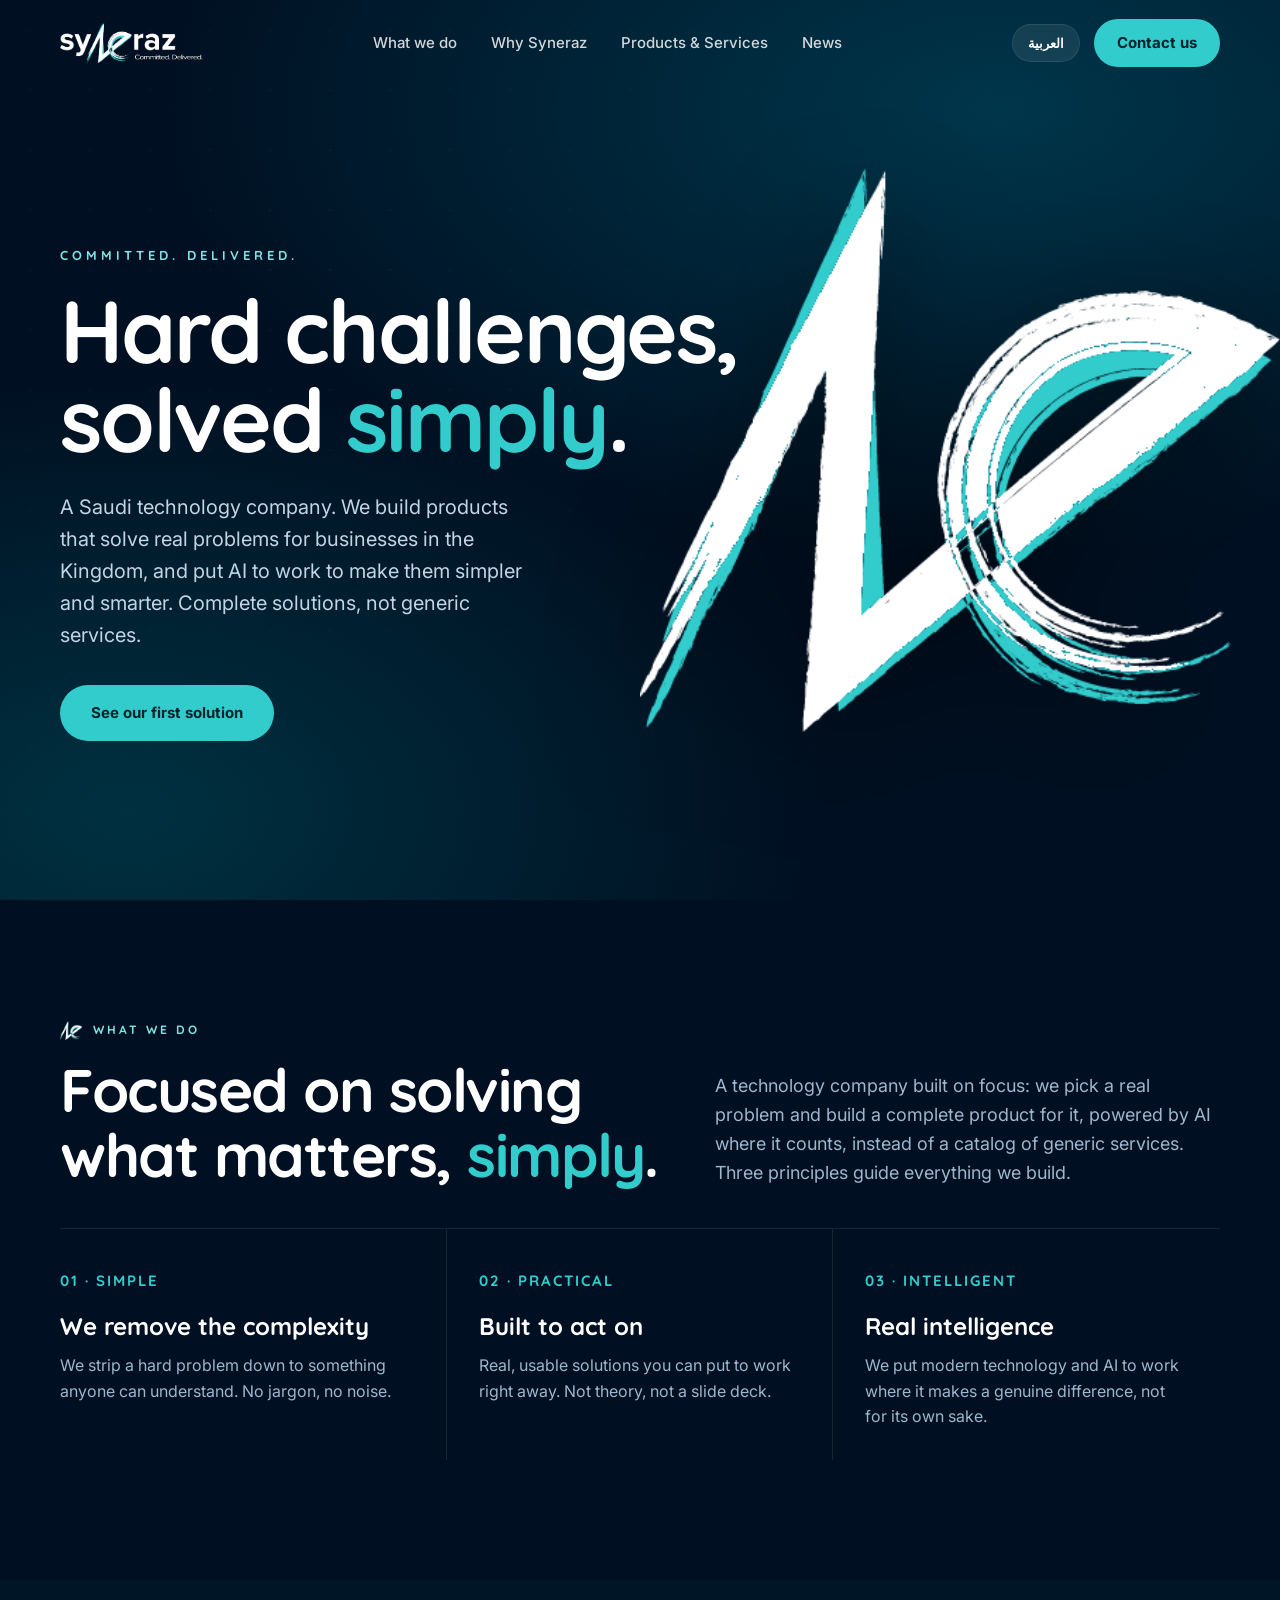
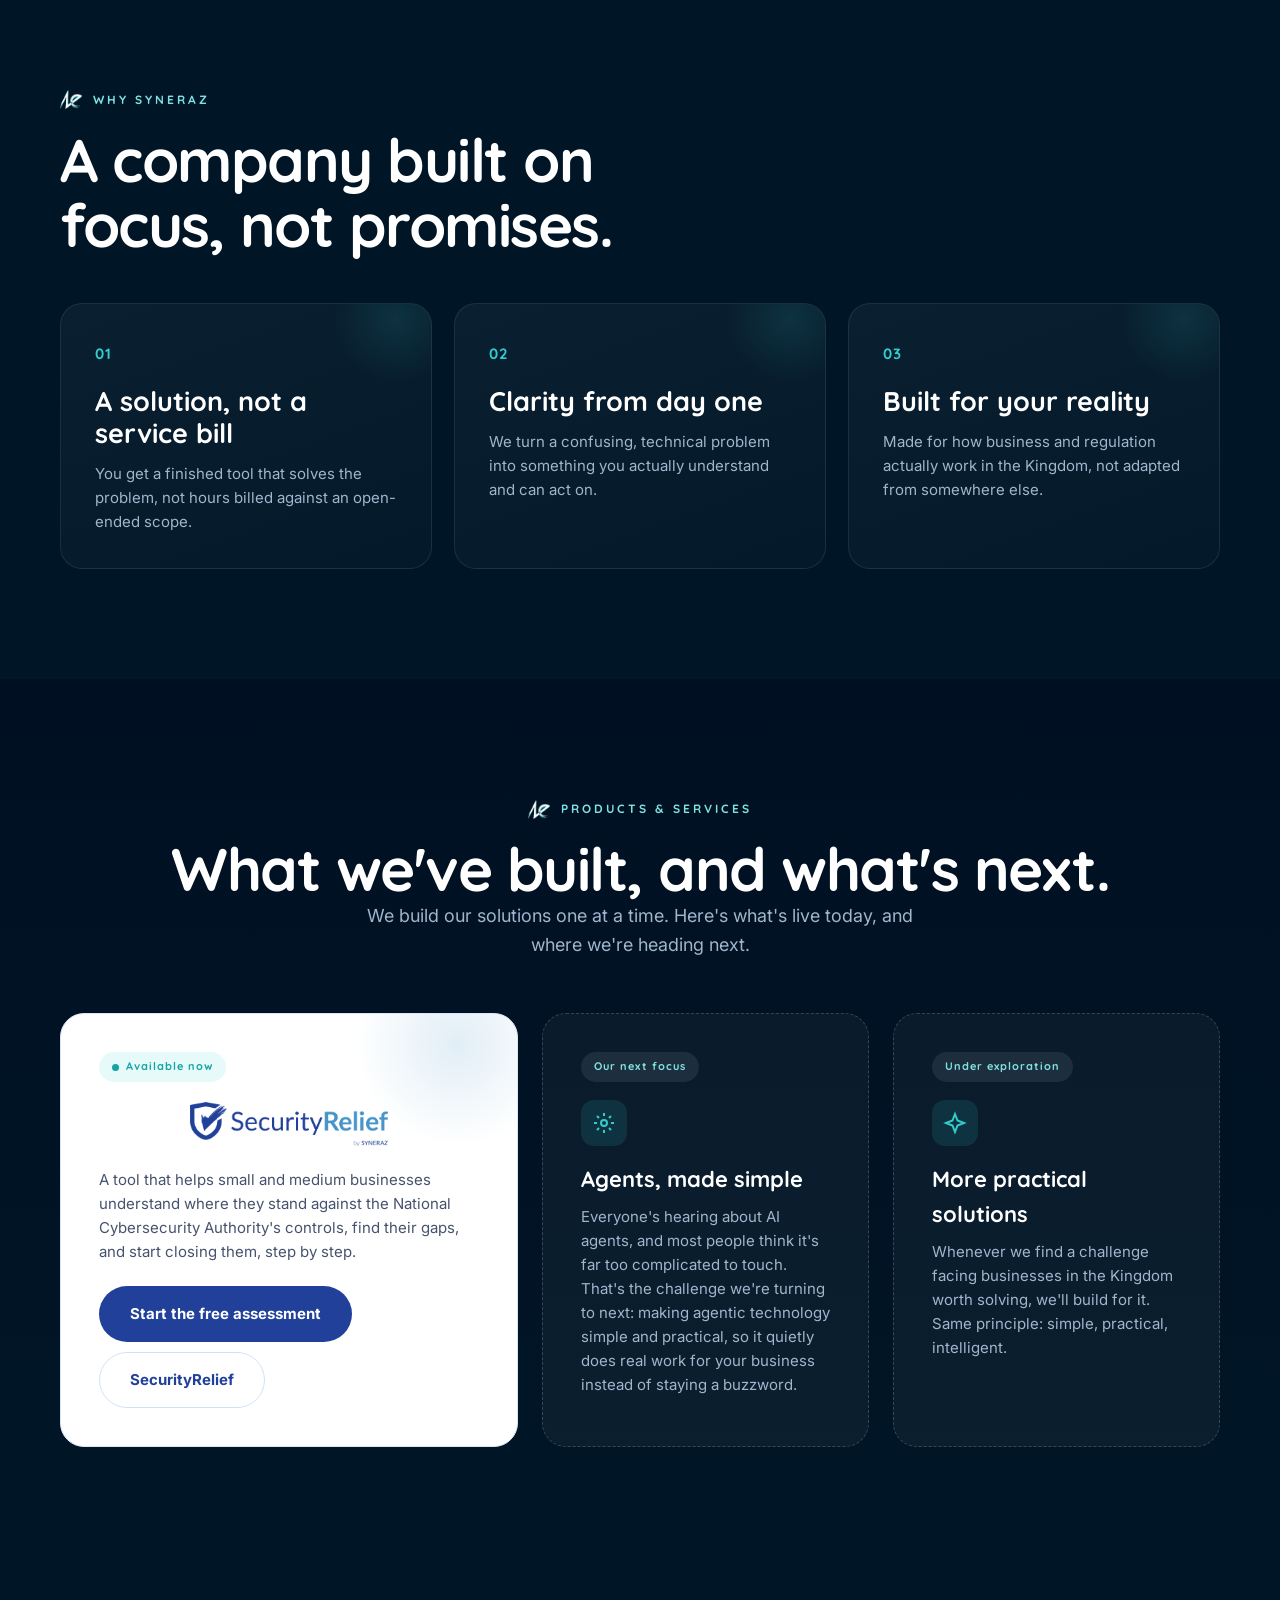
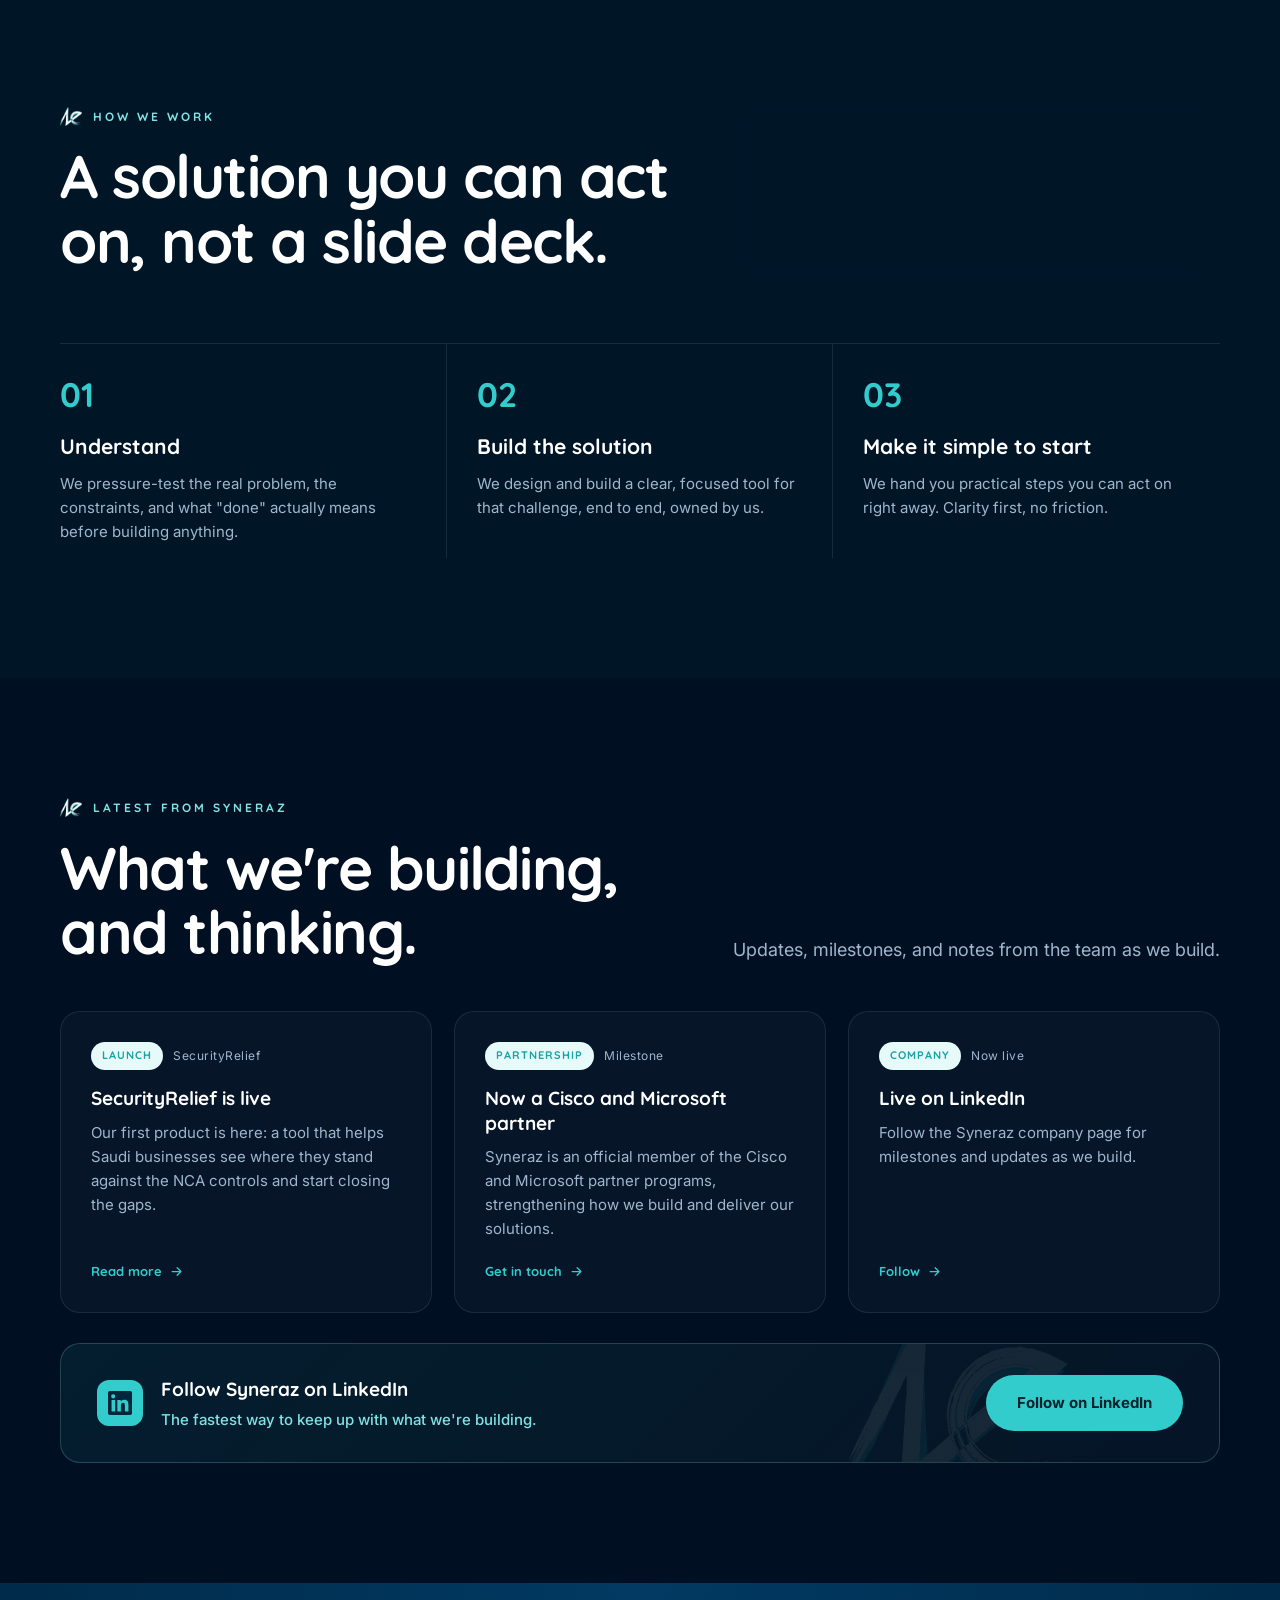
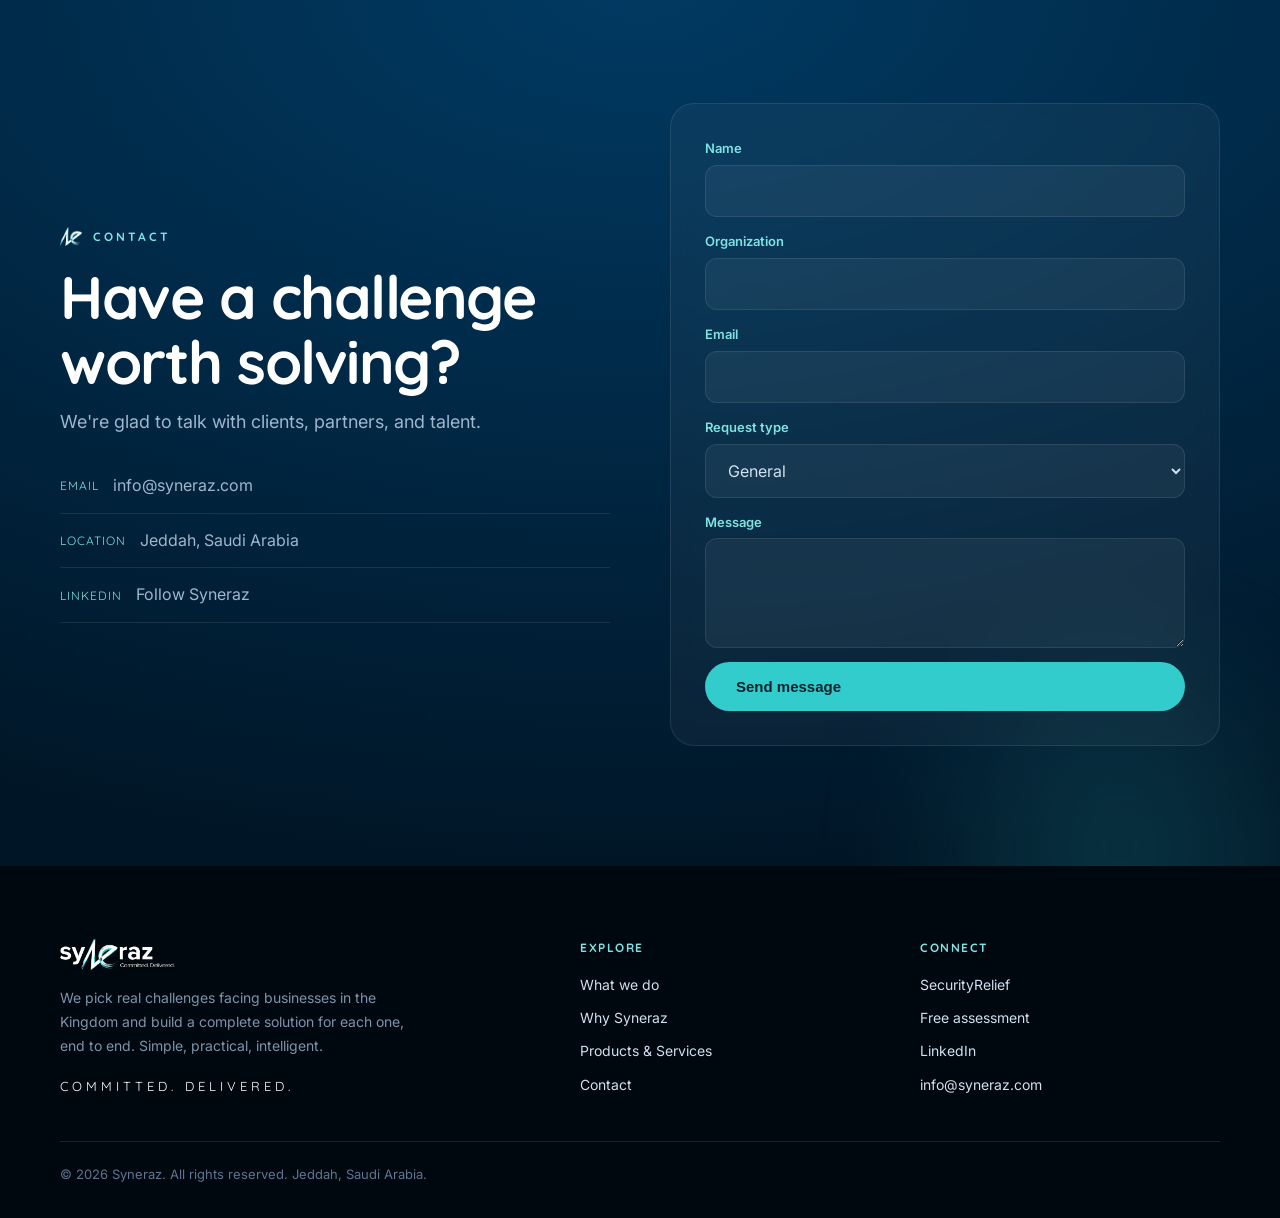
==== commit 11925247: "mobile: hide cramped Contact us button in top bar, add Contact to mobile menu (EN+AR)" ====
--- a/index.html
+++ b/index.html
@@ -50,7 +50,7 @@
     </div>
   </div>
   <div class="mobile-nav" id="mobileNav">
-    <a href="#what">What we do</a><a href="#why">Why Syneraz</a><a href="#product">Products &amp; Services</a><a href="#latest">News</a>
+    <a href="#what">What we do</a><a href="#why">Why Syneraz</a><a href="#product">Products &amp; Services</a><a href="#latest">News</a><a href="#contact">Contact us</a>
   </div>
 </header>
 
--- a/assets/css/styles.css
+++ b/assets/css/styles.css
@@ -209,6 +209,7 @@
   .principle,.step{border-inline-end:none;border-bottom:1px solid var(--line);padding-inline-start:0!important;padding:28px 0}
   .step:last-child{border-bottom:none}
   nav ul{display:none}.menu-btn{display:inline-flex;align-items:center;justify-content:center}
+  .nav-right .btn{display:none}
 }
 
 /* ── Arabic / RTL refinements — same stylesheet, no fork (layout already uses logical properties) ── */
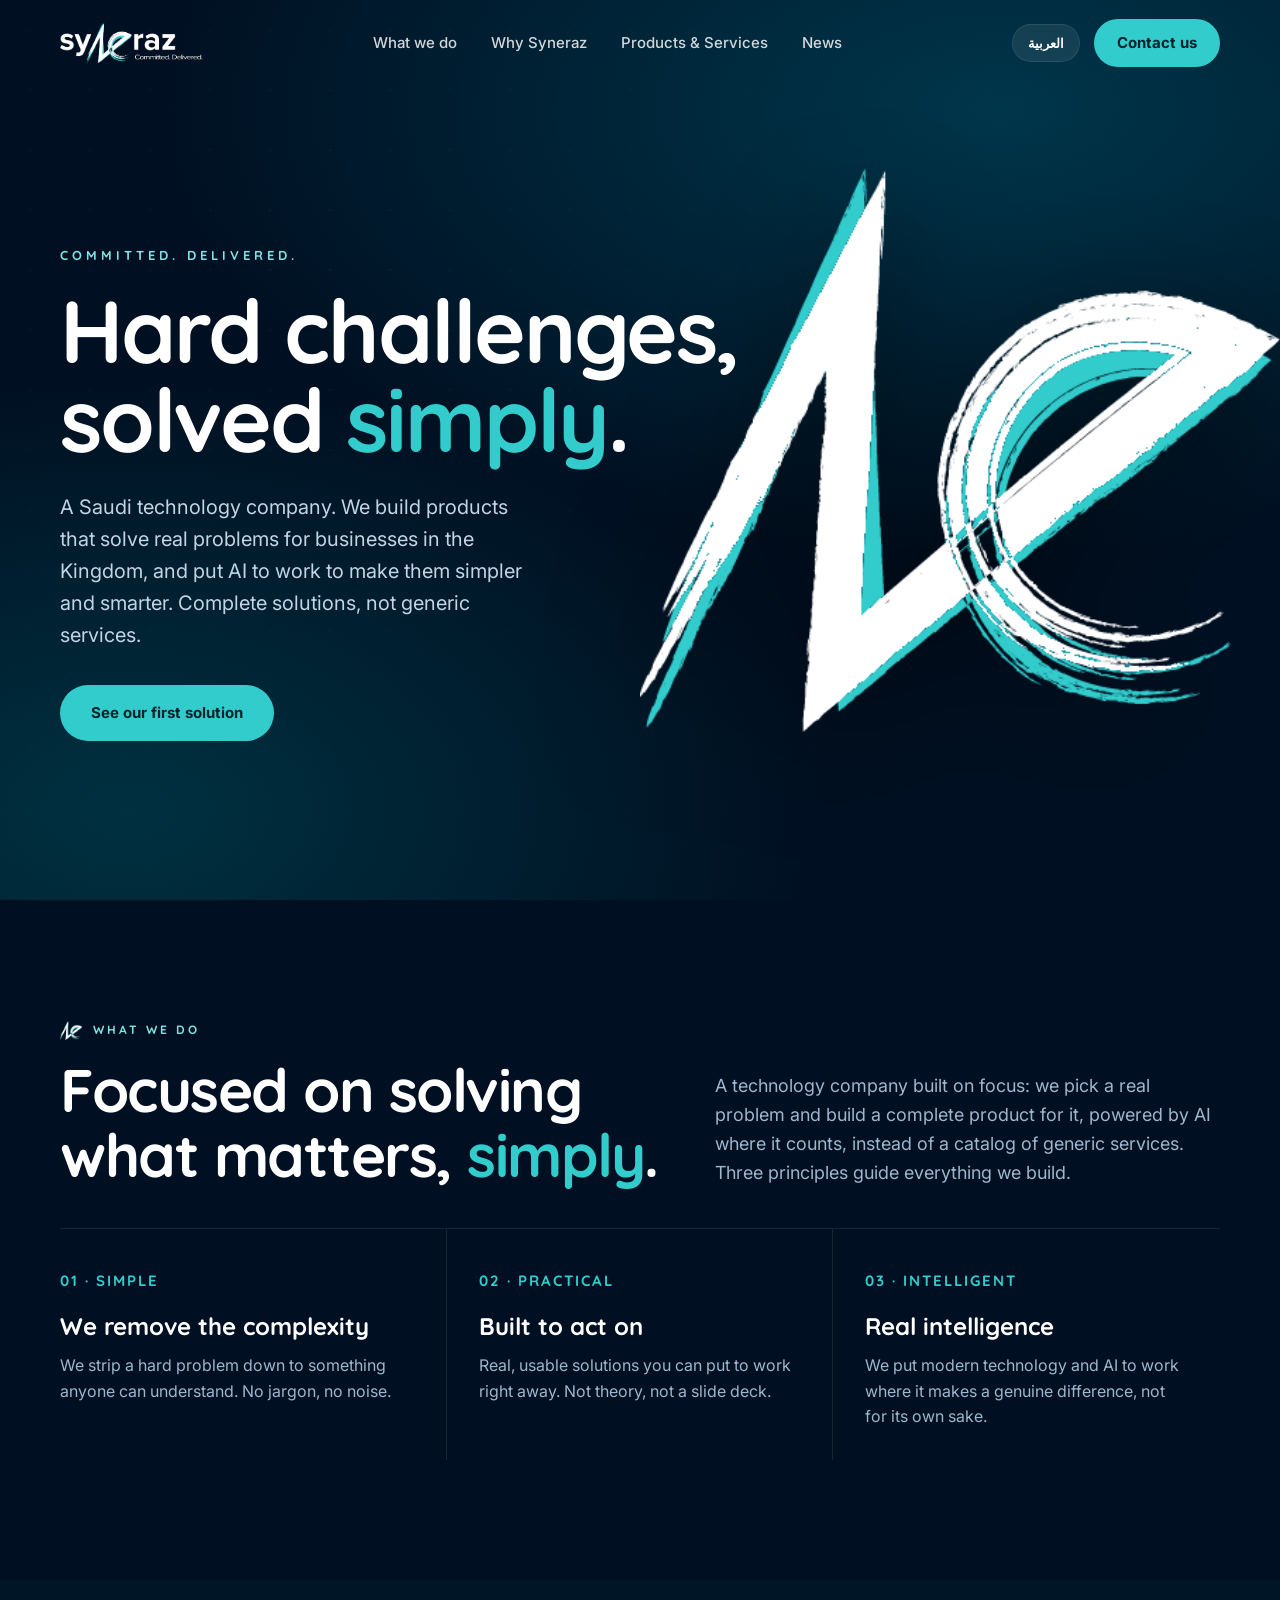
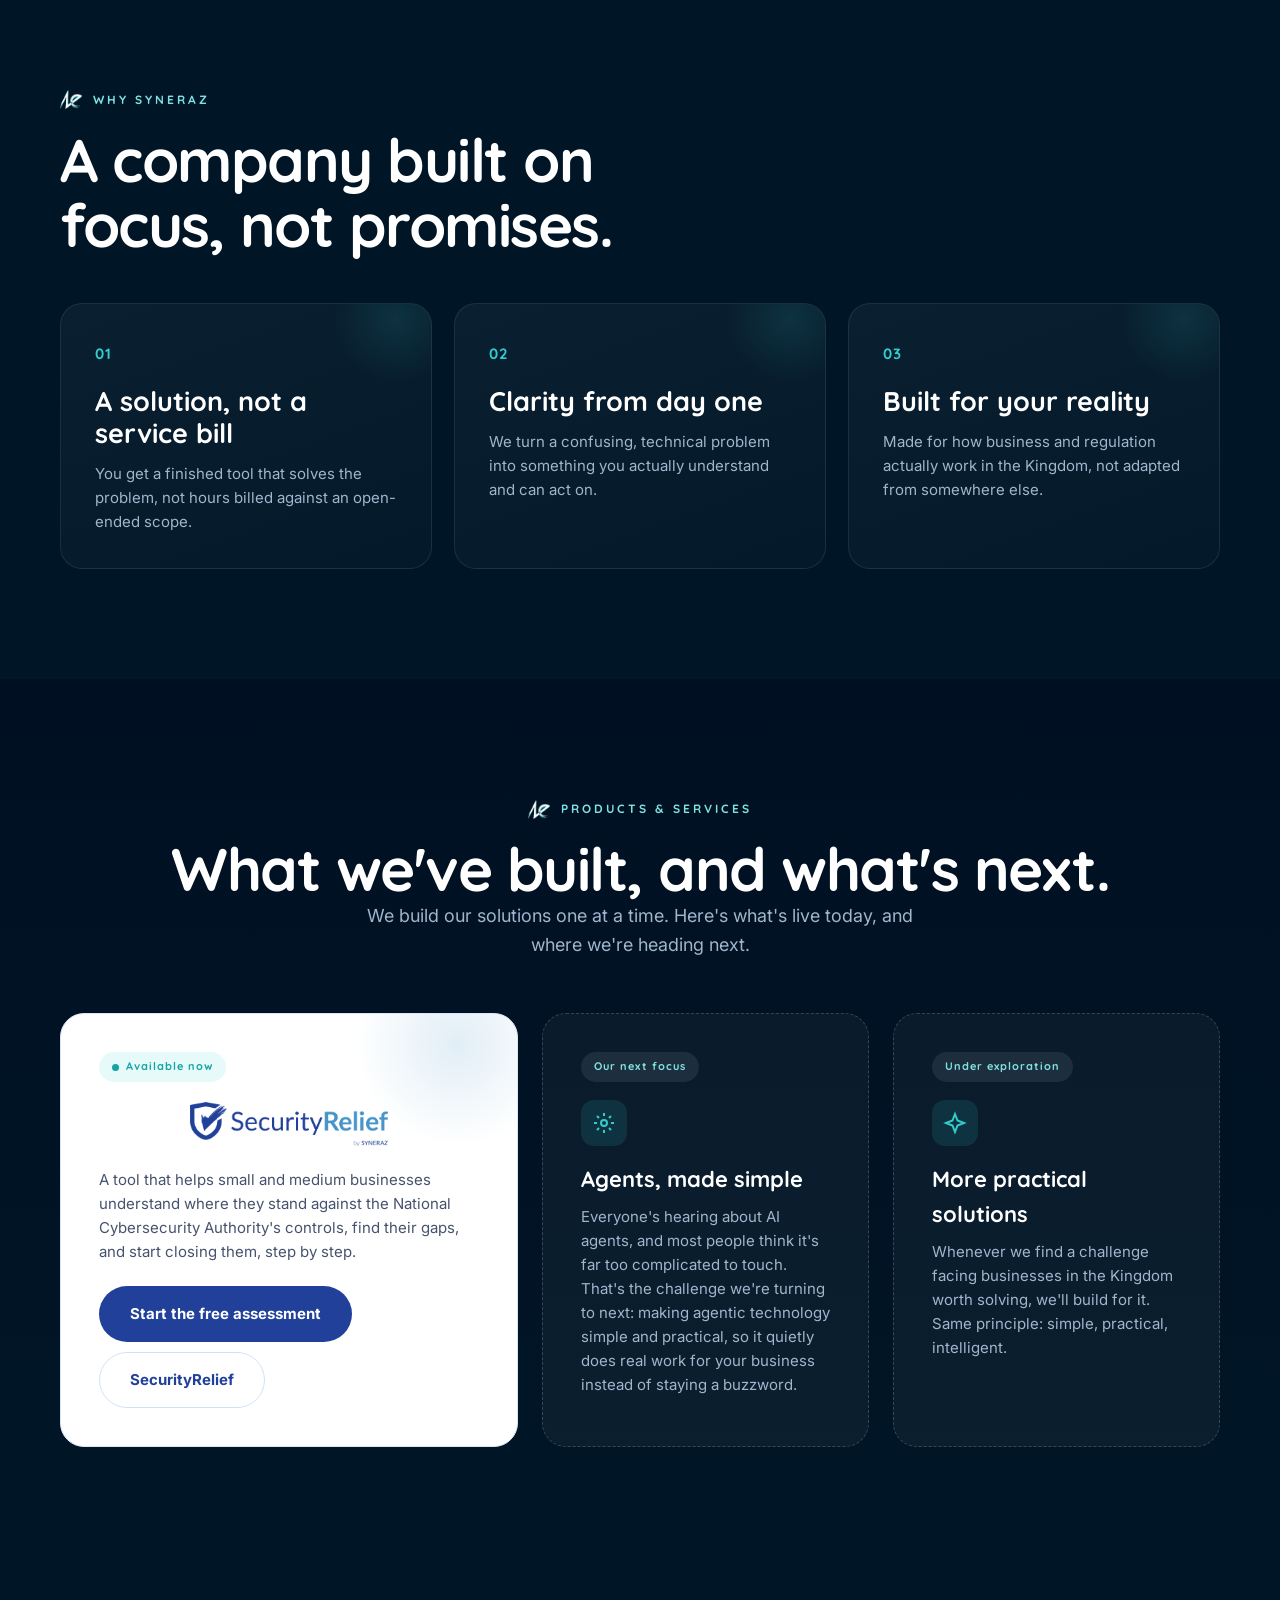
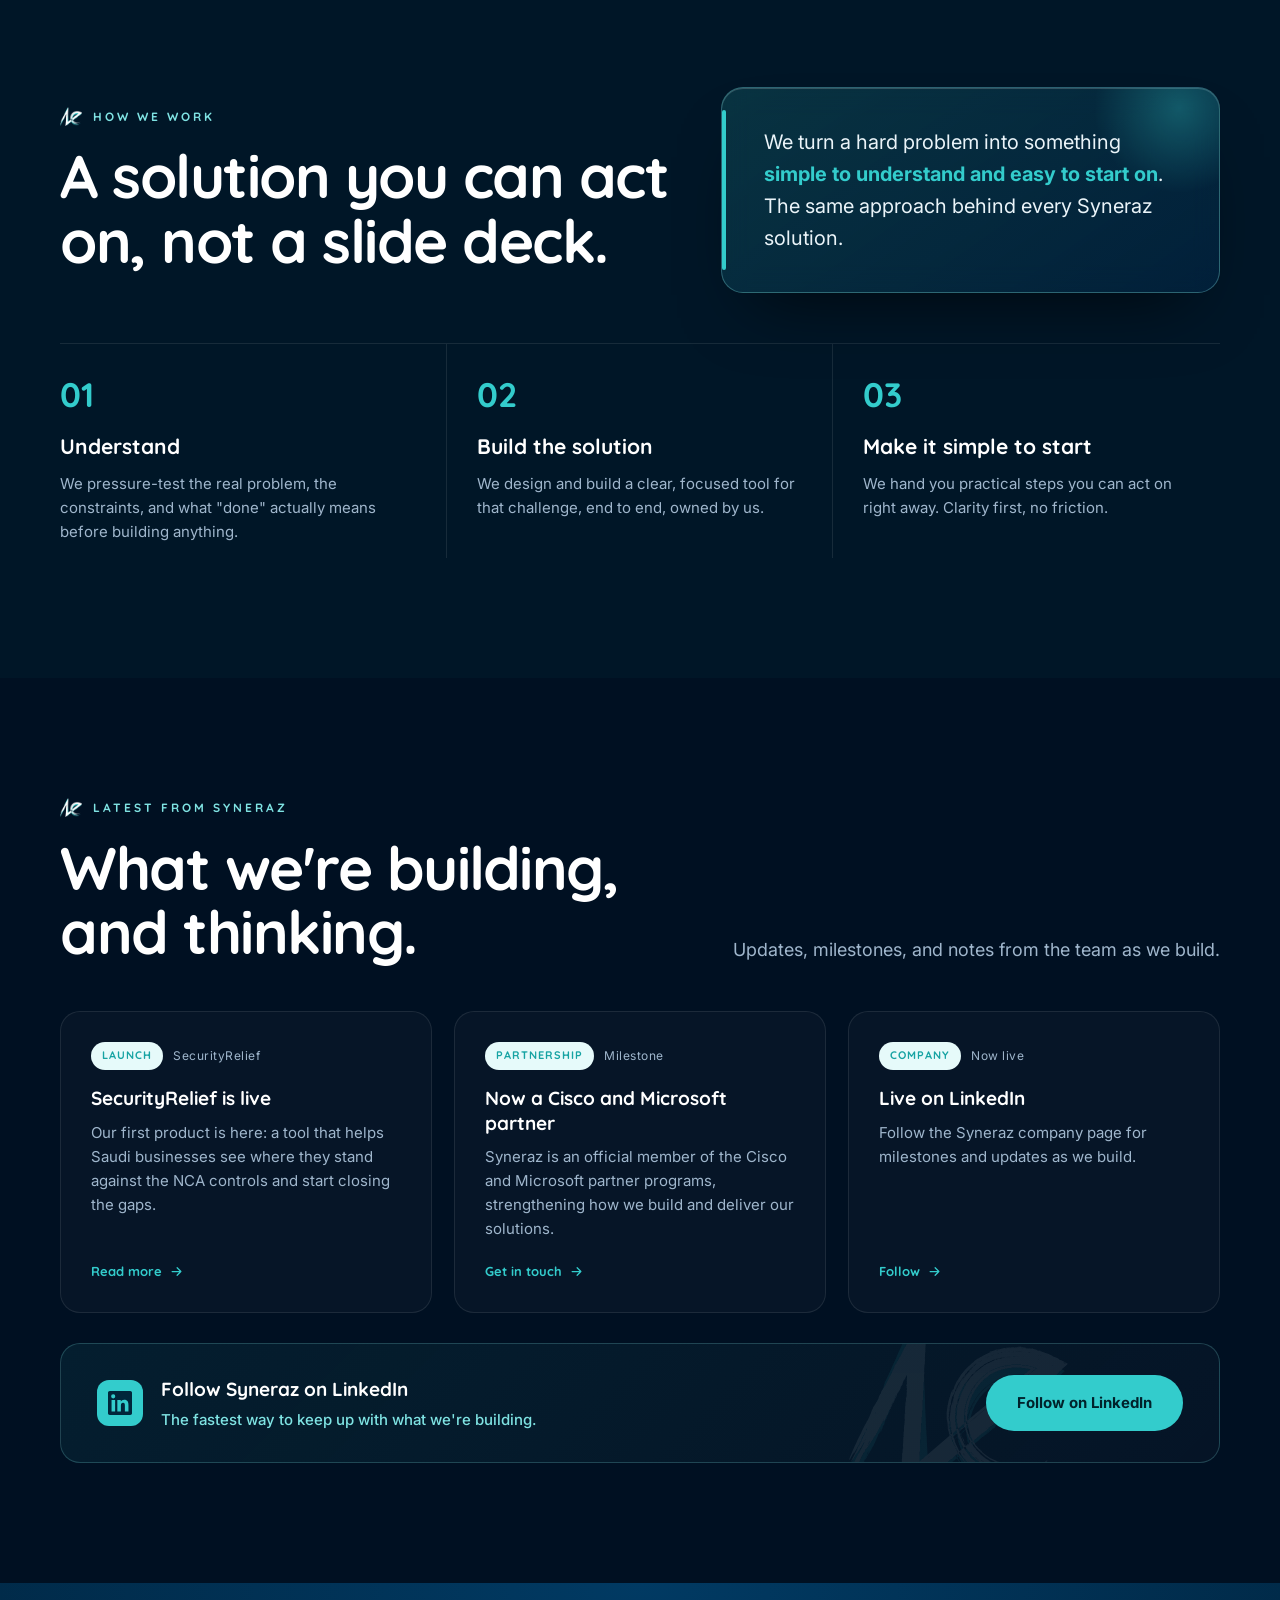
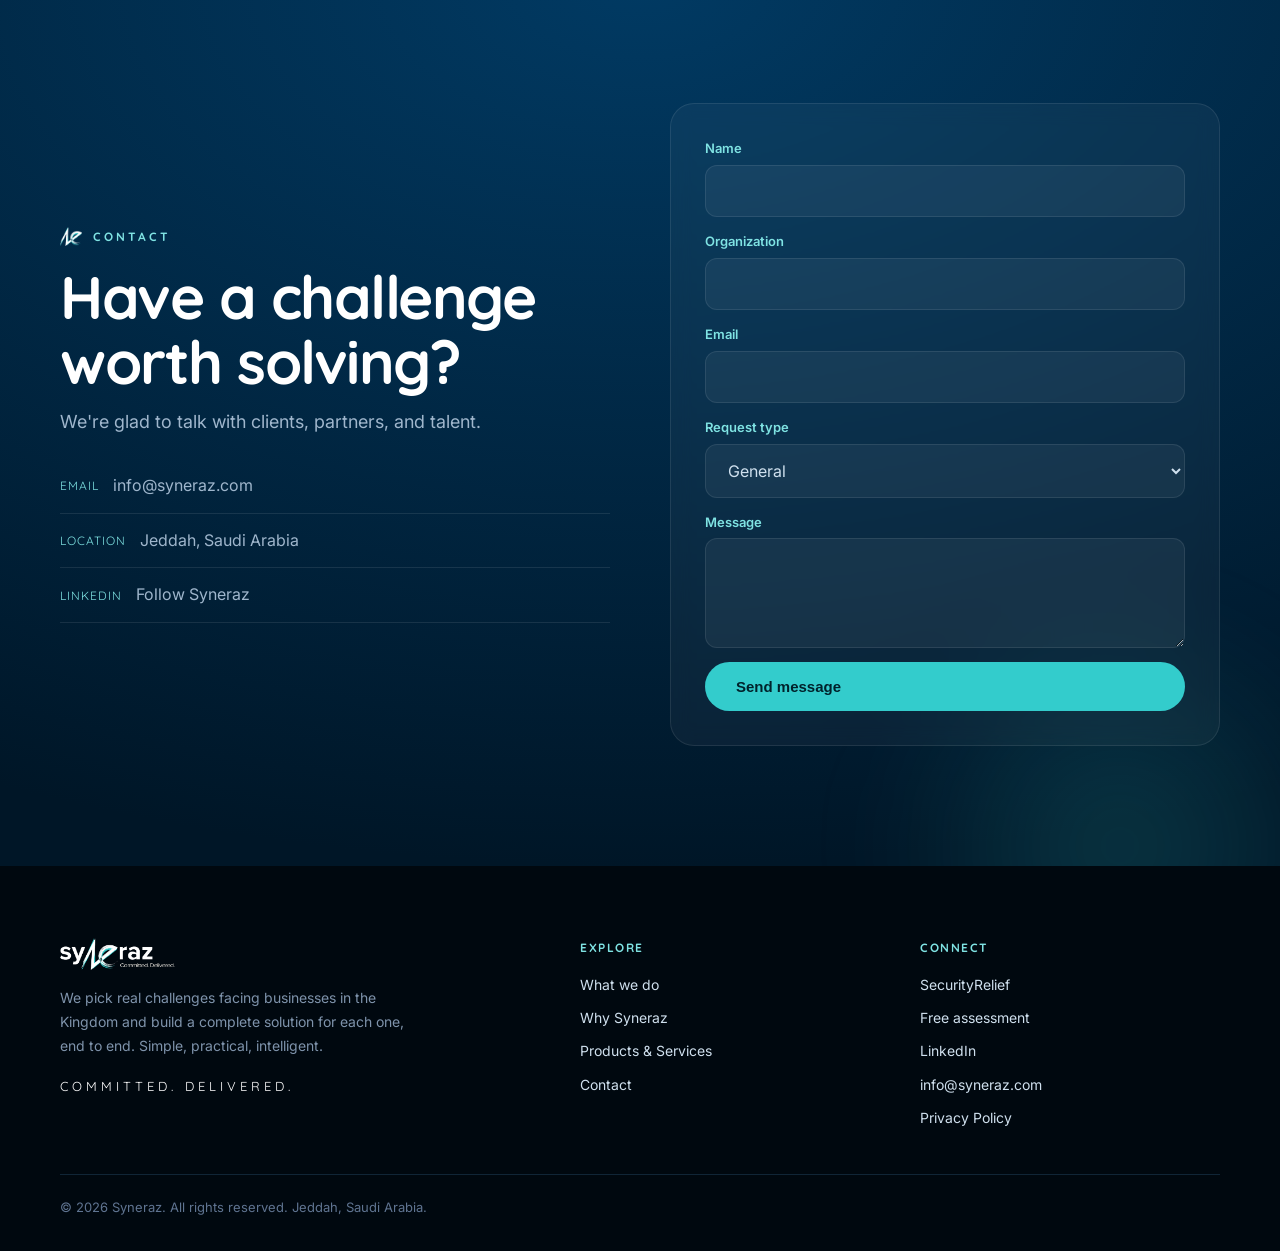
==== commit 43b9ae63: "Add SecurityRelief privacy policy pages: /privacy/ (EN) and /ar/privacy/ (AR), policy v4 + LinkedIn " ====
--- a/index.html
+++ b/index.html
@@ -241,6 +241,7 @@
           <a href="https://assessment.securityrelief.com" target="_blank" rel="noopener">Free assessment</a>
           <a href="https://www.linkedin.com/company/syneraz" target="_blank" rel="noopener">LinkedIn</a>
           <a href="mailto:info@syneraz.com">info@syneraz.com</a>
+          <a href="privacy/">Privacy Policy</a>
         </nav>
       </div>
     </div>
